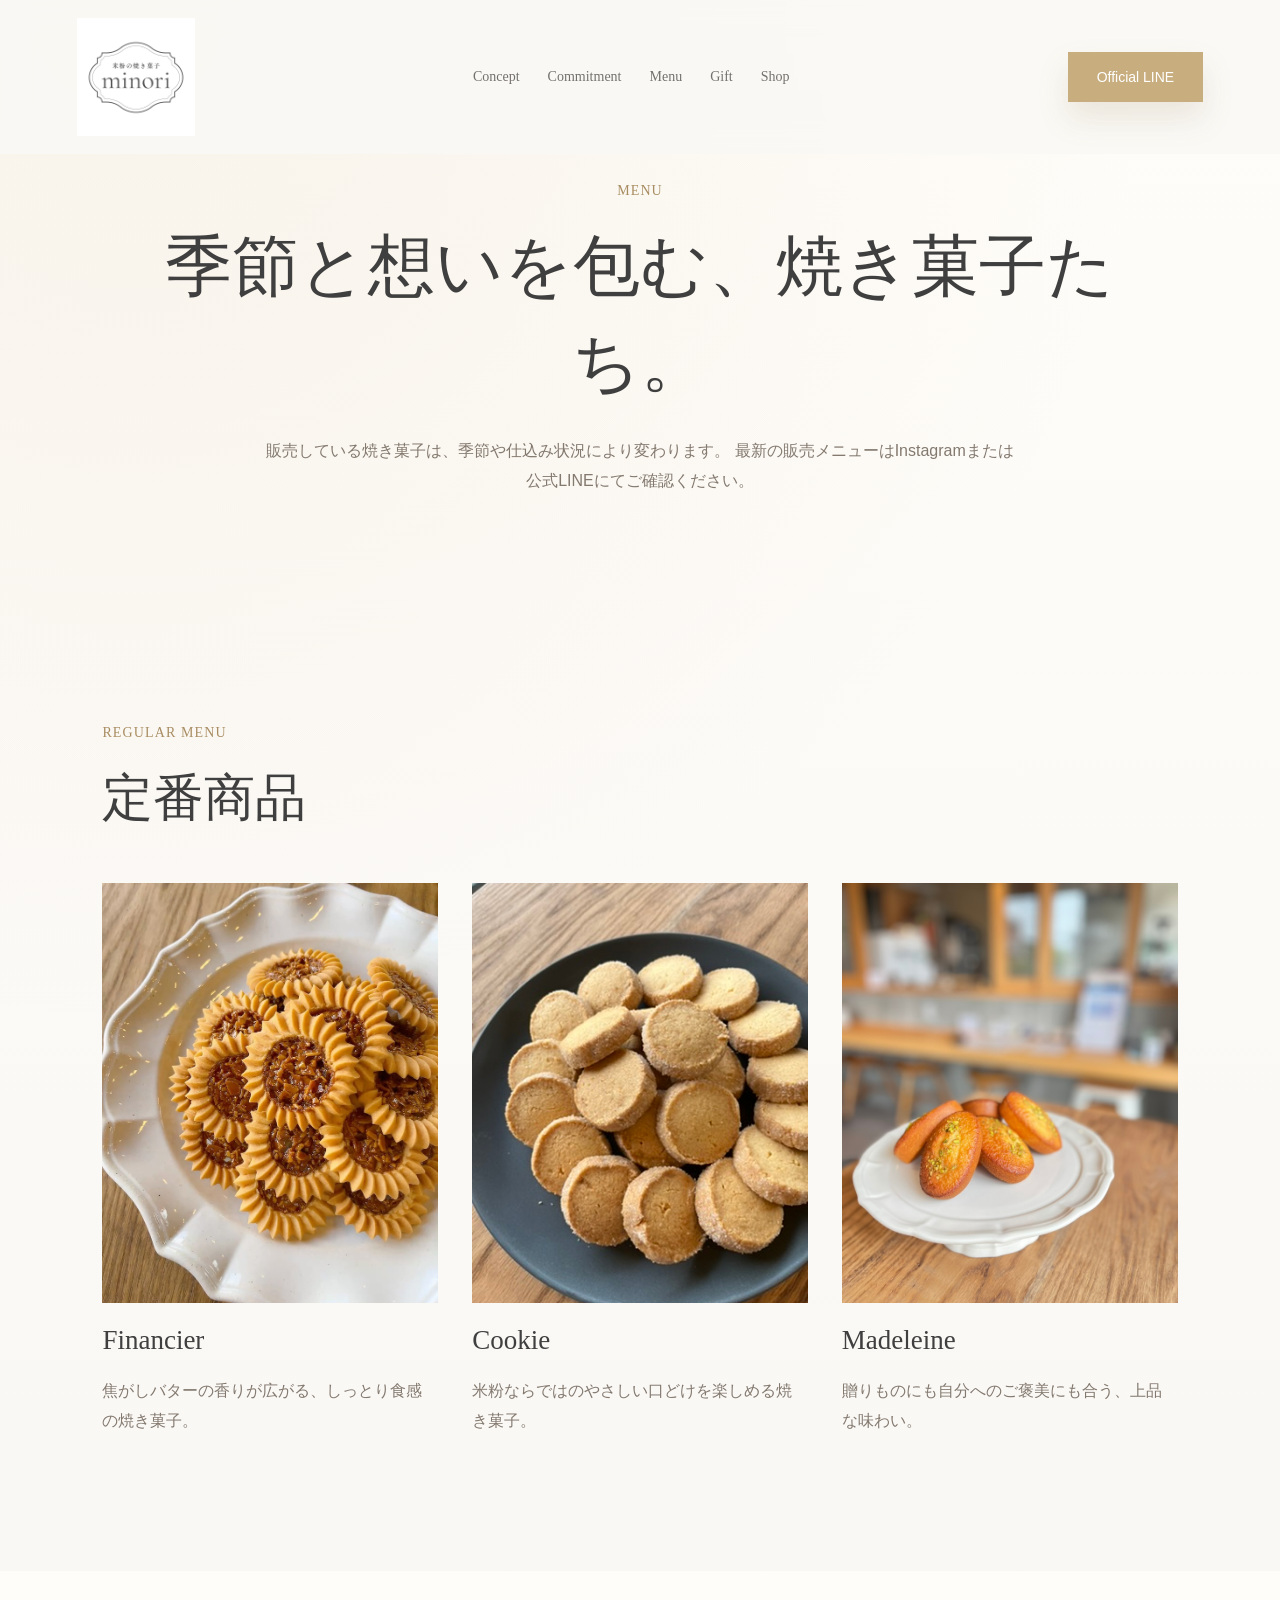
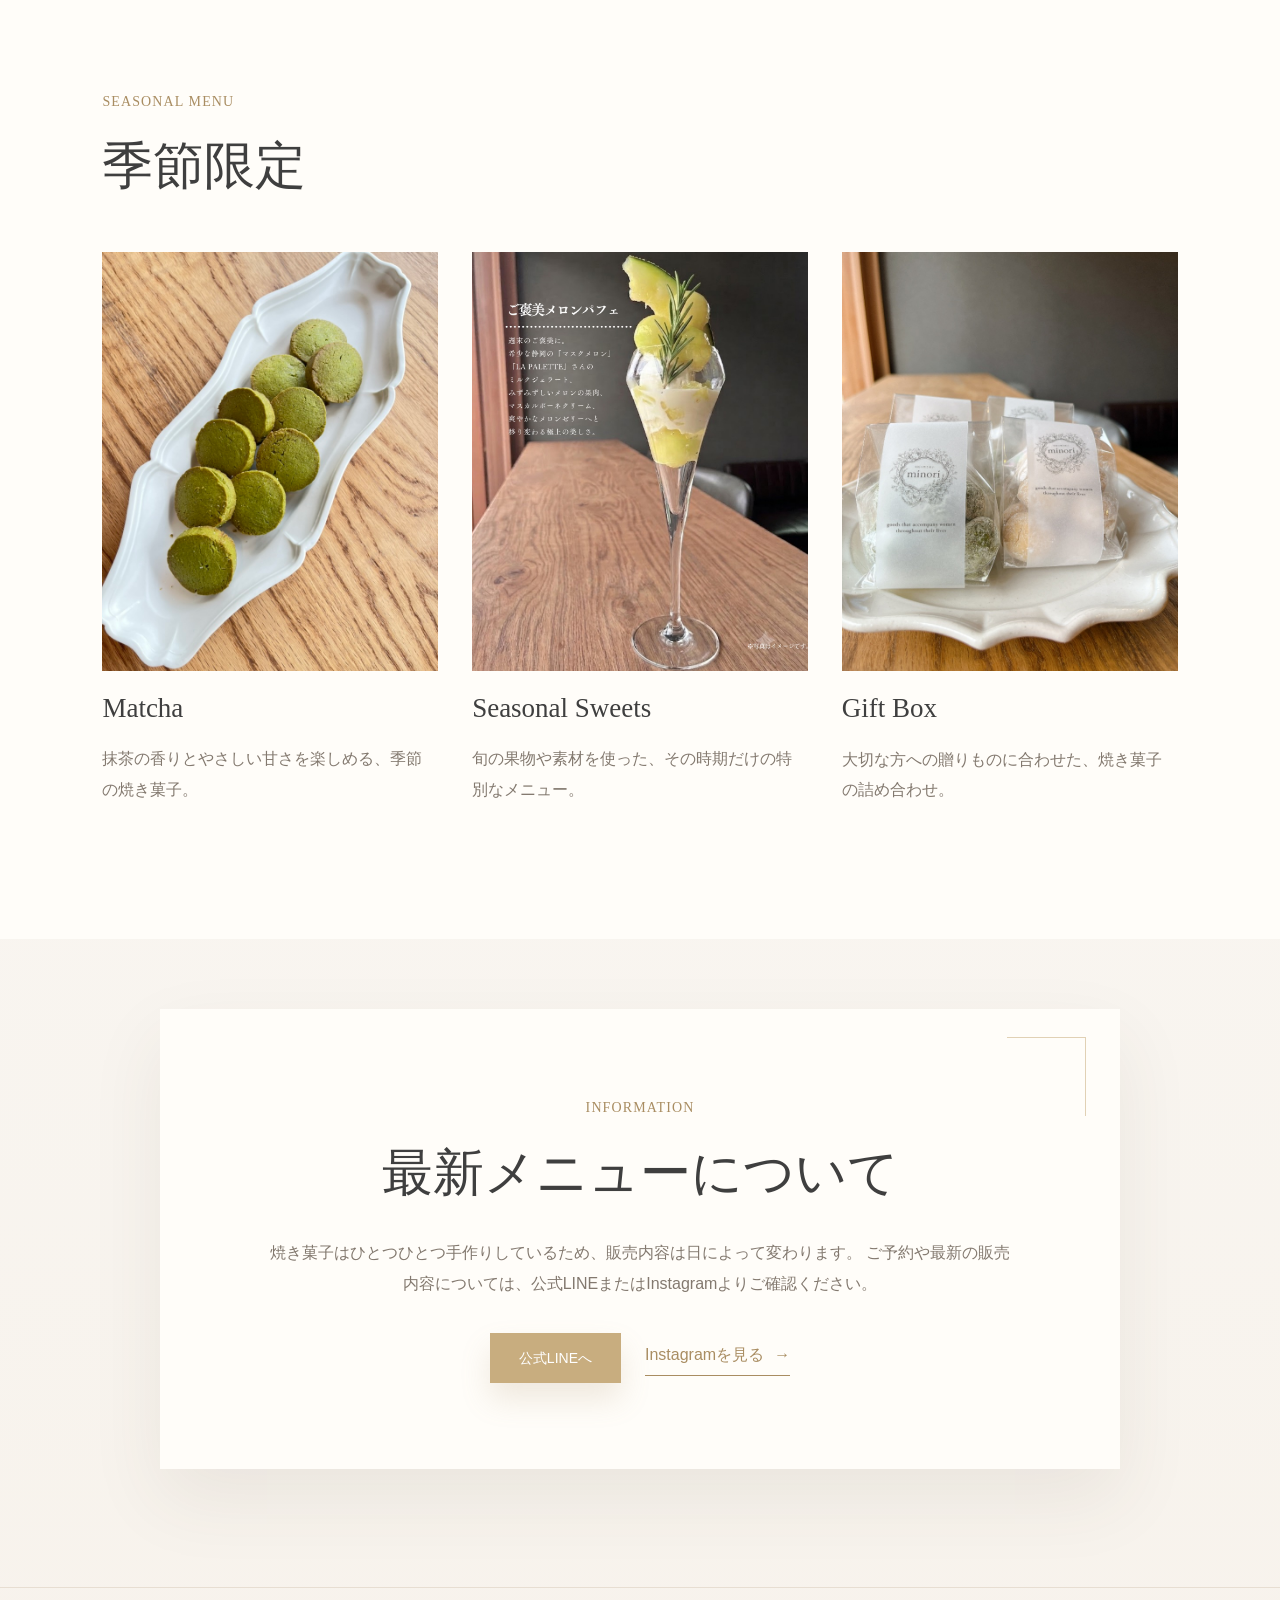
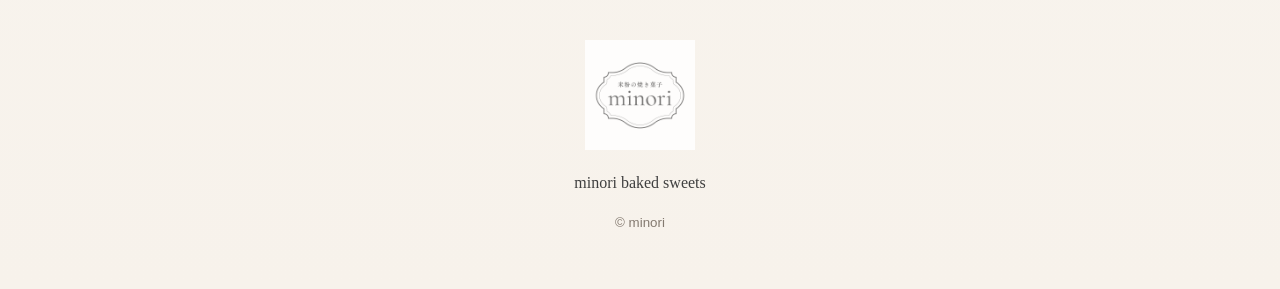
==== menu.html @ 26282c43 "Add files via upload" ====
<!DOCTYPE html>
<html lang="ja">
<head>
  <meta charset="UTF-8">
  <meta name="viewport" content="width=device-width, initial-scale=1.0">
  <title>Menu | minori 焼き菓子</title>
  <meta name="description" content="minoriの焼き菓子メニュー。定番商品、季節限定、ギフトをご紹介します。">
  <link rel="stylesheet" href="style.css">
</head>
<body>
  <header class="header">
    <a href="index.html" class="logo" aria-label="minori トップページ">
      <img src="image/5.png" alt="minori">
    </a>

    <button class="menu-toggle" type="button" aria-label="メニューを開く" aria-expanded="false">
      <span></span>
      <span></span>
    </button>

    <nav class="nav" aria-label="メインナビゲーション">
      <a href="index.html#concept">Concept</a>
      <a href="index.html#commitment">Commitment</a>
      <a href="menu.html">Menu</a>
      <a href="index.html#gift">Gift</a>
      <a href="index.html#shop">Shop</a>
      <a href="https://lin.ee/8O09nON" class="nav-line">Official LINE</a>
    </nav>

    <a href="https://lin.ee/8O09nON" class="line-btn">Official LINE</a>
  </header>

  <main>
    <section class="page-hero">
      <p class="section-label">Menu</p>
      <h1>季節と想いを包む、焼き菓子たち。</h1>
      <p>
        販売している焼き菓子は、季節や仕込み状況により変わります。
        最新の販売メニューはInstagramまたは公式LINEにてご確認ください。
      </p>
    </section>

    <section class="section">
      <div class="section-heading">
        <p class="section-label">Regular Menu</p>
        <h2>定番商品</h2>
      </div>

      <div class="menu-grid">
        <article class="menu-card">
          <img src="image/A9703D93-C857-466E-A6FC-12090D8DC847_1_105_c.jpeg" alt="フィナンシェ">
          <h3>Financier</h3>
          <p>焦がしバターの香りが広がる、しっとり食感の焼き菓子。</p>
        </article>
        <article class="menu-card">
          <img src="image/F17BEA97-D400-4132-8A27-83D7A607535A_4_5005_c.jpeg" alt="クッキー">
          <h3>Cookie</h3>
          <p>米粉ならではのやさしい口どけを楽しめる焼き菓子。</p>
        </article>
        <article class="menu-card">
          <img src="image/E7EE6F9D-3F87-4937-80F8-50AD09AC8380_1_105_c.jpeg" alt="マドレーヌ">
          <h3>Madeleine</h3>
          <p>贈りものにも自分へのご褒美にも合う、上品な味わい。</p>
        </article>
      </div>
    </section>

    <section class="section seasonal">
      <div class="section-heading">
        <p class="section-label">Seasonal Menu</p>
        <h2>季節限定</h2>
      </div>

      <div class="menu-grid">
        <article class="menu-card">
          <img src="image/087FD5FF-FFD7-451F-AE87-1F81F7FF85D5_1_105_c.jpeg" alt="抹茶の焼き菓子">
          <h3>Matcha</h3>
          <p>抹茶の香りとやさしい甘さを楽しめる、季節の焼き菓子。</p>
        </article>
        <article class="menu-card">
          <img src="image/6C54D730-237C-4313-AECF-F5CAEA49EE26_1_102_o.jpeg" alt="季節のスイーツ">
          <h3>Seasonal Sweets</h3>
          <p>旬の果物や素材を使った、その時期だけの特別なメニュー。</p>
        </article>
        <article class="menu-card">
          <img src="image/87985CFB-90EC-486C-8C89-8137D1C9EABB_1_105_c.jpeg" alt="ギフトセット">
          <h3>Gift Box</h3>
          <p>大切な方への贈りものに合わせた、焼き菓子の詰め合わせ。</p>
        </article>
      </div>
    </section>

    <section class="notice">
      <p class="section-label">Information</p>
      <h2>最新メニューについて</h2>
      <p>
        焼き菓子はひとつひとつ手作りしているため、販売内容は日によって変わります。
        ご予約や最新の販売内容については、公式LINEまたはInstagramよりご確認ください。
      </p>
      <div class="notice-links">
        <a href="https://lin.ee/8O09nON" class="primary-btn">公式LINEへ</a>
        <a href="https://www.instagram.com/minori_yakigashi.shizuoka" class="text-link" target="_blank" rel="noopener">Instagramを見る</a>
      </div>
    </section>
  </main>

  <footer class="footer">
    <img src="image/5.png" alt="minori">
    <p>minori baked sweets</p>
    <small>&copy; minori</small>
  </footer>
  <script src="script.js"></script>
</body>
</html>
---- style.css ----
:root {
  --bg: #faf8f5;
  --paper: #fffdf9;
  --white: #ffffff;
  --text: #3f3f3f;
  --muted: #83796f;
  --line: #e7ded2;
  --gold: #c8ad7f;
  --gold-dark: #a98d62;
  --gray: #74716d;
}

* {
  box-sizing: border-box;
}

html {
  scroll-behavior: smooth;
}

body {
  margin: 0;
  color: var(--text);
  background:
    radial-gradient(circle at 10% 0%, rgba(200, 173, 127, 0.12), transparent 28%),
    linear-gradient(180deg, #fffdf9 0%, var(--bg) 42%, #f7f2eb 100%);
  font-family: "Yu Gothic", "YuGothic", "Noto Sans JP", sans-serif;
  line-height: 1.9;
  overflow-x: hidden;
}

img {
  display: block;
  max-width: 100%;
}

a {
  color: inherit;
}

.header {
  position: fixed;
  top: 0;
  left: 0;
  z-index: 100;
  width: 100%;
  display: flex;
  align-items: center;
  justify-content: space-between;
  gap: 28px;
  padding: 18px 6vw;
  background: rgba(250, 248, 245, 0.86);
  backdrop-filter: blur(14px);
  transition: padding 0.35s ease, background 0.35s ease, box-shadow 0.35s ease;
}

.header.is-scrolled {
  padding-top: 12px;
  padding-bottom: 12px;
  background: rgba(255, 253, 249, 0.94);
  box-shadow: 0 12px 34px rgba(93, 77, 56, 0.08);
}

.logo img {
  width: 118px;
  transition: transform 0.35s ease, opacity 0.35s ease;
}

.logo:hover img {
  opacity: 0.78;
  transform: translateY(-1px);
}

.nav {
  display: flex;
  align-items: center;
  gap: 28px;
  color: var(--gray);
  font-family: Georgia, "Times New Roman", serif;
  font-size: 14px;
}

.nav a {
  position: relative;
  text-decoration: none;
}

.nav a::after {
  position: absolute;
  left: 0;
  bottom: -7px;
  width: 100%;
  height: 1px;
  background: var(--gold);
  content: "";
  transform: scaleX(0);
  transform-origin: right;
  transition: transform 0.35s ease;
}

.nav a:hover::after {
  transform: scaleX(1);
  transform-origin: left;
}

.nav-line {
  display: none;
}

.menu-toggle {
  display: none;
  width: 42px;
  height: 42px;
  padding: 0;
  border: 1px solid var(--line);
  border-radius: 50%;
  background: rgba(255, 253, 249, 0.92);
  cursor: pointer;
  position: relative;
  z-index: 130;
}

.menu-toggle span {
  position: absolute;
  left: 12px;
  width: 16px;
  height: 1px;
  background: var(--text);
  transition: transform 0.35s ease, top 0.35s ease;
}

.menu-toggle span:first-child {
  top: 16px;
}

.menu-toggle span:last-child {
  top: 24px;
}

.menu-toggle.is-open span:first-child {
  top: 20px;
  transform: rotate(38deg);
}

.menu-toggle.is-open span:last-child {
  top: 20px;
  transform: rotate(-38deg);
}

.line-btn,
.primary-btn {
  display: inline-flex;
  align-items: center;
  justify-content: center;
  min-height: 46px;
  padding: 11px 28px;
  border: 1px solid var(--gold);
  background: var(--gold);
  color: var(--white);
  font-size: 14px;
  text-decoration: none;
  box-shadow: 0 16px 30px rgba(169, 141, 98, 0.18);
  transition: background 0.35s ease, color 0.35s ease, box-shadow 0.35s ease, transform 0.35s ease;
}

.line-btn:hover,
.primary-btn:hover {
  background: transparent;
  color: var(--gold-dark);
  box-shadow: 0 10px 22px rgba(169, 141, 98, 0.08);
  transform: translateY(-2px);
}

.hero {
  min-height: 100vh;
  display: grid;
  grid-template-columns: minmax(0, 1.12fr) minmax(320px, 0.88fr);
  align-items: center;
  gap: 6vw;
  padding: 116px 6vw 76px;
}

.hero-image {
  position: relative;
}

.hero-slider {
  height: 78vh;
  min-height: 520px;
  overflow: hidden;
  box-shadow: 0 32px 60px rgba(79, 64, 47, 0.13);
  animation: heroImageIn 1.2s cubic-bezier(0.22, 1, 0.36, 1) both;
}

.hero-image img,
.hero-slide {
  width: 100%;
  height: 78vh;
  object-fit: cover;
}

.hero-slide {
  position: absolute;
  inset: 0;
  height: 100%;
  opacity: 0;
  transform: scale(1.045);
  transition: opacity 1.4s ease, transform 6.5s ease;
}

.hero-slide.is-active {
  opacity: 1;
  transform: scale(1);
}

.hero-dots {
  position: absolute;
  left: 28px;
  bottom: 26px;
  z-index: 2;
  display: flex;
  gap: 10px;
}

.hero-dot {
  width: 7px;
  height: 7px;
  border: 1px solid rgba(255, 255, 255, 0.92);
  border-radius: 50%;
  background: transparent;
  box-shadow: 0 2px 10px rgba(0, 0, 0, 0.18);
  transition: background 0.35s ease, transform 0.35s ease;
}

.hero-dot.is-active {
  background: rgba(255, 255, 255, 0.94);
  transform: scale(1.35);
}

.hero-copy {
  max-width: 520px;
  animation: heroTextIn 1.1s 0.18s cubic-bezier(0.22, 1, 0.36, 1) both;
}

.section-label {
  margin: 0 0 14px;
  color: var(--gold-dark);
  font-family: Georgia, "Times New Roman", serif;
  font-size: 14px;
  text-transform: uppercase;
  letter-spacing: 0.08em;
}

h1,
h2,
h3 {
  margin: 0;
  font-weight: 400;
  line-height: 1.45;
}

h1,
h2 {
  font-family: Georgia, "Times New Roman", serif;
}

h1 {
  margin-bottom: 24px;
  font-size: clamp(38px, 5.2vw, 70px);
}

h2 {
  margin-bottom: 28px;
  font-size: clamp(32px, 4vw, 52px);
}

h3 {
  margin: 18px 0 10px;
  font-family: Georgia, "Times New Roman", serif;
  font-size: 27px;
}

.section {
  padding: 118px 8vw;
}

.concept {
  max-width: 860px;
  margin: 0 auto;
  text-align: center;
}

.concept p:last-child {
  color: var(--muted);
}

.section-heading {
  max-width: 760px;
}

.commitment-grid,
.menu-grid {
  display: grid;
  grid-template-columns: repeat(3, minmax(0, 1fr));
  gap: 34px;
  margin-top: 48px;
}

.commitment-grid article {
  padding-top: 26px;
  border-top: 1px solid var(--line);
  transition: border-color 0.35s ease, transform 0.35s ease;
}

.commitment-grid article:hover {
  border-color: var(--gold);
  transform: translateY(-5px);
}

.commitment-grid span {
  color: var(--gold);
  font-family: Georgia, "Times New Roman", serif;
  font-size: 15px;
}

.commitment-grid p,
.menu-card p {
  color: var(--muted);
}

.menu-card img {
  width: 100%;
  aspect-ratio: 4 / 5;
  object-fit: cover;
  transition: transform 0.7s cubic-bezier(0.22, 1, 0.36, 1), filter 0.7s ease;
}

.menu-card {
  overflow: hidden;
}

.menu-card:hover img {
  filter: brightness(1.03);
  transform: scale(1.045);
}

.menu-card h3,
.menu-card p {
  position: relative;
  z-index: 1;
}

.button-area {
  margin-top: 44px;
  text-align: center;
}

.text-link {
  position: relative;
  display: inline-block;
  padding-bottom: 4px;
  border-bottom: 1px solid var(--gold-dark);
  color: var(--gold-dark);
  text-decoration: none;
  transition: color 0.35s ease;
}

.text-link::after {
  display: inline-block;
  margin-left: 10px;
  content: "→";
  transition: transform 0.35s ease;
}

.text-link:hover {
  color: var(--text);
}

.text-link:hover::after {
  transform: translateX(5px);
}

.split-section {
  display: grid;
  grid-template-columns: minmax(0, 1fr) minmax(320px, 0.9fr);
  align-items: center;
  gap: 7vw;
  padding: 118px 8vw;
  background: var(--paper);
}

.split-image img {
  width: 100%;
  aspect-ratio: 4 / 5;
  object-fit: cover;
  box-shadow: 0 26px 54px rgba(79, 64, 47, 0.11);
}

.split-copy p:not(.section-label) {
  color: var(--muted);
}

.shop {
  display: grid;
  grid-template-columns: minmax(0, 0.9fr) minmax(320px, 1.1fr);
  align-items: center;
  gap: 7vw;
}

.shop-photo img {
  width: 100%;
  aspect-ratio: 4 / 5;
  object-fit: cover;
  box-shadow: 0 26px 54px rgba(79, 64, 47, 0.11);
}

.shop dl {
  margin: 44px 0 0;
}

.shop dl div {
  display: grid;
  grid-template-columns: 150px 1fr;
  padding: 20px 0;
  border-bottom: 1px solid var(--line);
}

.shop dt {
  color: var(--gold-dark);
}

.shop dd {
  margin: 0;
  color: var(--muted);
}

.instagram {
  text-align: center;
}

.instagram > p:not(.section-label) {
  color: var(--muted);
}

.instagram-grid {
  display: grid;
  grid-template-columns: repeat(3, minmax(0, 1fr));
  gap: 18px;
  max-width: 900px;
  margin: 44px auto 34px;
}

.instagram-grid img {
  width: 100%;
  aspect-ratio: 1 / 1;
  object-fit: cover;
  transition: transform 0.55s ease, filter 0.55s ease;
}

.instagram-grid img:hover {
  filter: brightness(1.04);
  transform: translateY(-6px);
}

.cta,
.notice {
  max-width: 960px;
  margin: 70px auto 118px;
  padding: 86px 8vw;
  background: var(--paper);
  text-align: center;
  box-shadow: 0 30px 70px rgba(79, 64, 47, 0.08);
  position: relative;
  overflow: hidden;
}

.cta::before,
.notice::before {
  position: absolute;
  top: 28px;
  right: 34px;
  width: 78px;
  height: 78px;
  border-top: 1px solid rgba(200, 173, 127, 0.55);
  border-right: 1px solid rgba(200, 173, 127, 0.55);
  content: "";
}

.cta > *,
.notice > * {
  position: relative;
  z-index: 1;
}

.cta p:not(.section-label),
.notice p:not(.section-label) {
  color: var(--muted);
}

.page-hero {
  padding: 178px 8vw 90px;
  text-align: center;
}

.page-hero p:not(.section-label) {
  max-width: 760px;
  margin-right: auto;
  margin-left: auto;
  color: var(--muted);
}

.seasonal {
  background: var(--paper);
}

.notice-links {
  display: flex;
  align-items: center;
  justify-content: center;
  gap: 24px;
  margin-top: 34px;
}

.footer {
  padding: 52px 6vw;
  border-top: 1px solid var(--line);
  color: var(--muted);
  text-align: center;
}

.footer img {
  width: 110px;
  margin: 0 auto 18px;
  opacity: 0.82;
}

.footer p {
  margin: 0 0 8px;
  color: var(--text);
  font-family: Georgia, "Times New Roman", serif;
}

.reveal {
  opacity: 0;
  transform: translateY(34px);
  transition: opacity 0.85s ease, transform 0.85s cubic-bezier(0.22, 1, 0.36, 1);
}

.reveal.is-visible {
  opacity: 1;
  transform: translateY(0);
}

.reveal-delay-1 {
  transition-delay: 0.08s;
}

.reveal-delay-2 {
  transition-delay: 0.16s;
}

.reveal-delay-3 {
  transition-delay: 0.24s;
}

@keyframes heroImageIn {
  from {
    opacity: 0;
    transform: scale(1.04) translateY(18px);
  }
  to {
    opacity: 1;
    transform: scale(1) translateY(0);
  }
}

@keyframes heroTextIn {
  from {
    opacity: 0;
    transform: translateY(26px);
  }
  to {
    opacity: 1;
    transform: translateY(0);
  }
}

@media (prefers-reduced-motion: reduce) {
  *,
  *::before,
  *::after {
    animation-duration: 0.01ms !important;
    scroll-behavior: auto !important;
    transition-duration: 0.01ms !important;
  }
}

@media (max-width: 900px) {
  .header {
    padding: 14px 5vw;
    gap: 12px;
  }

  .header.is-scrolled {
    padding-top: 10px;
    padding-bottom: 10px;
  }

  .logo img {
    width: 96px;
  }

  .menu-toggle {
    display: block;
    margin-left: auto;
  }

  .nav {
    position: fixed;
    top: 0;
    right: 0;
    z-index: 120;
    width: min(78vw, 340px);
    height: 100vh;
    display: flex;
    flex-direction: column;
    align-items: flex-start;
    gap: 22px;
    padding: 104px 34px 34px;
    background: rgba(255, 253, 249, 0.97);
    box-shadow: -24px 0 70px rgba(79, 64, 47, 0.12);
    color: var(--text);
    font-size: 18px;
    transform: translateX(105%);
    transition: transform 0.42s cubic-bezier(0.22, 1, 0.36, 1);
  }

  .nav.is-open {
    transform: translateX(0);
  }

  .nav a::after {
    bottom: -5px;
  }

  .nav-line {
    display: inline-flex;
    margin-top: 10px;
    padding: 10px 18px;
    border: 1px solid var(--gold);
    background: var(--gold);
    color: var(--white);
  }

  .line-btn {
    display: none;
  }

  .hero,
  .split-section,
  .shop {
    grid-template-columns: 1fr;
  }

  .hero {
    min-height: auto;
    padding: 96px 6vw 70px;
  }

  .hero-slider,
  .hero-image img {
    height: 58vh;
  }

  .hero-slider {
    min-height: 420px;
  }

  .section,
  .split-section {
    padding: 86px 6vw;
  }

  .commitment-grid,
  .menu-grid,
  .instagram-grid {
    grid-template-columns: 1fr;
  }

  .shop dl div {
    grid-template-columns: 1fr;
    gap: 4px;
  }

  .notice-links {
    flex-direction: column;
  }

  .cta,
  .notice {
    margin: 46px 6vw 86px;
    padding: 66px 6vw;
  }
}
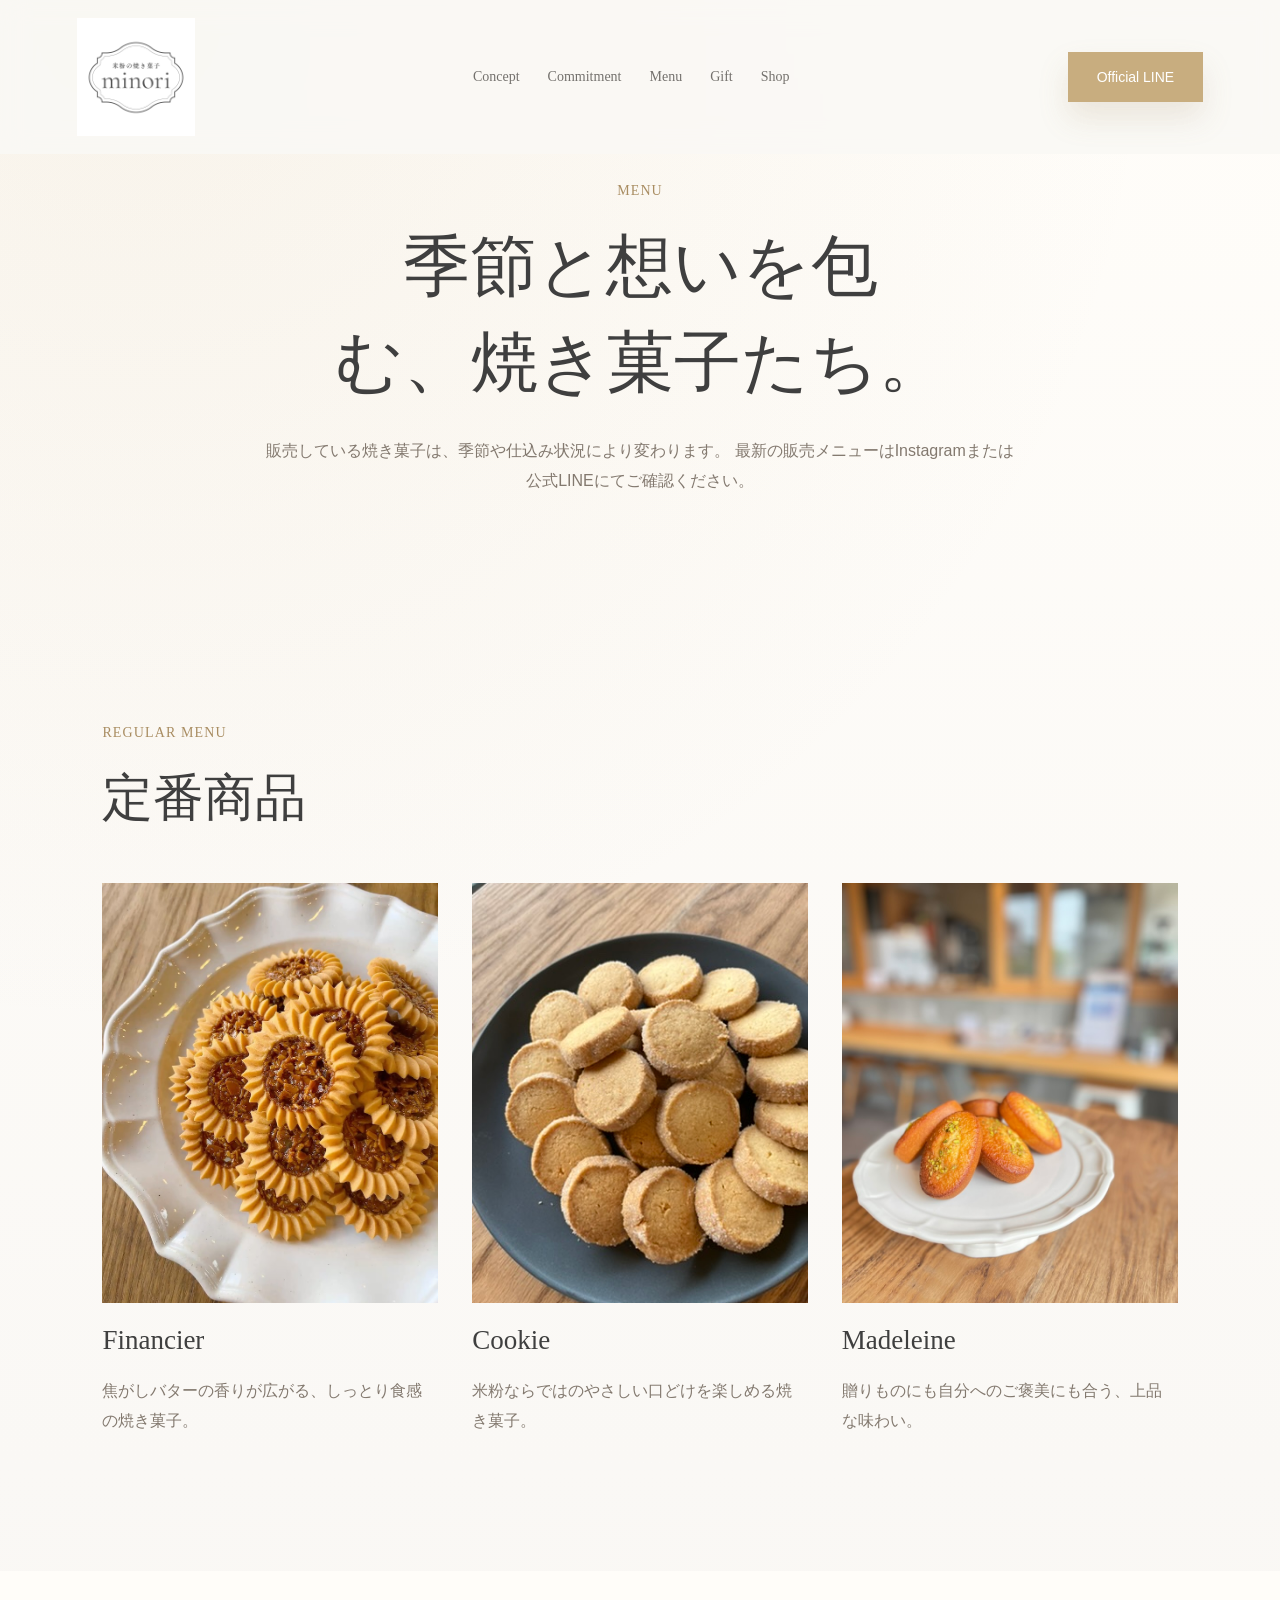
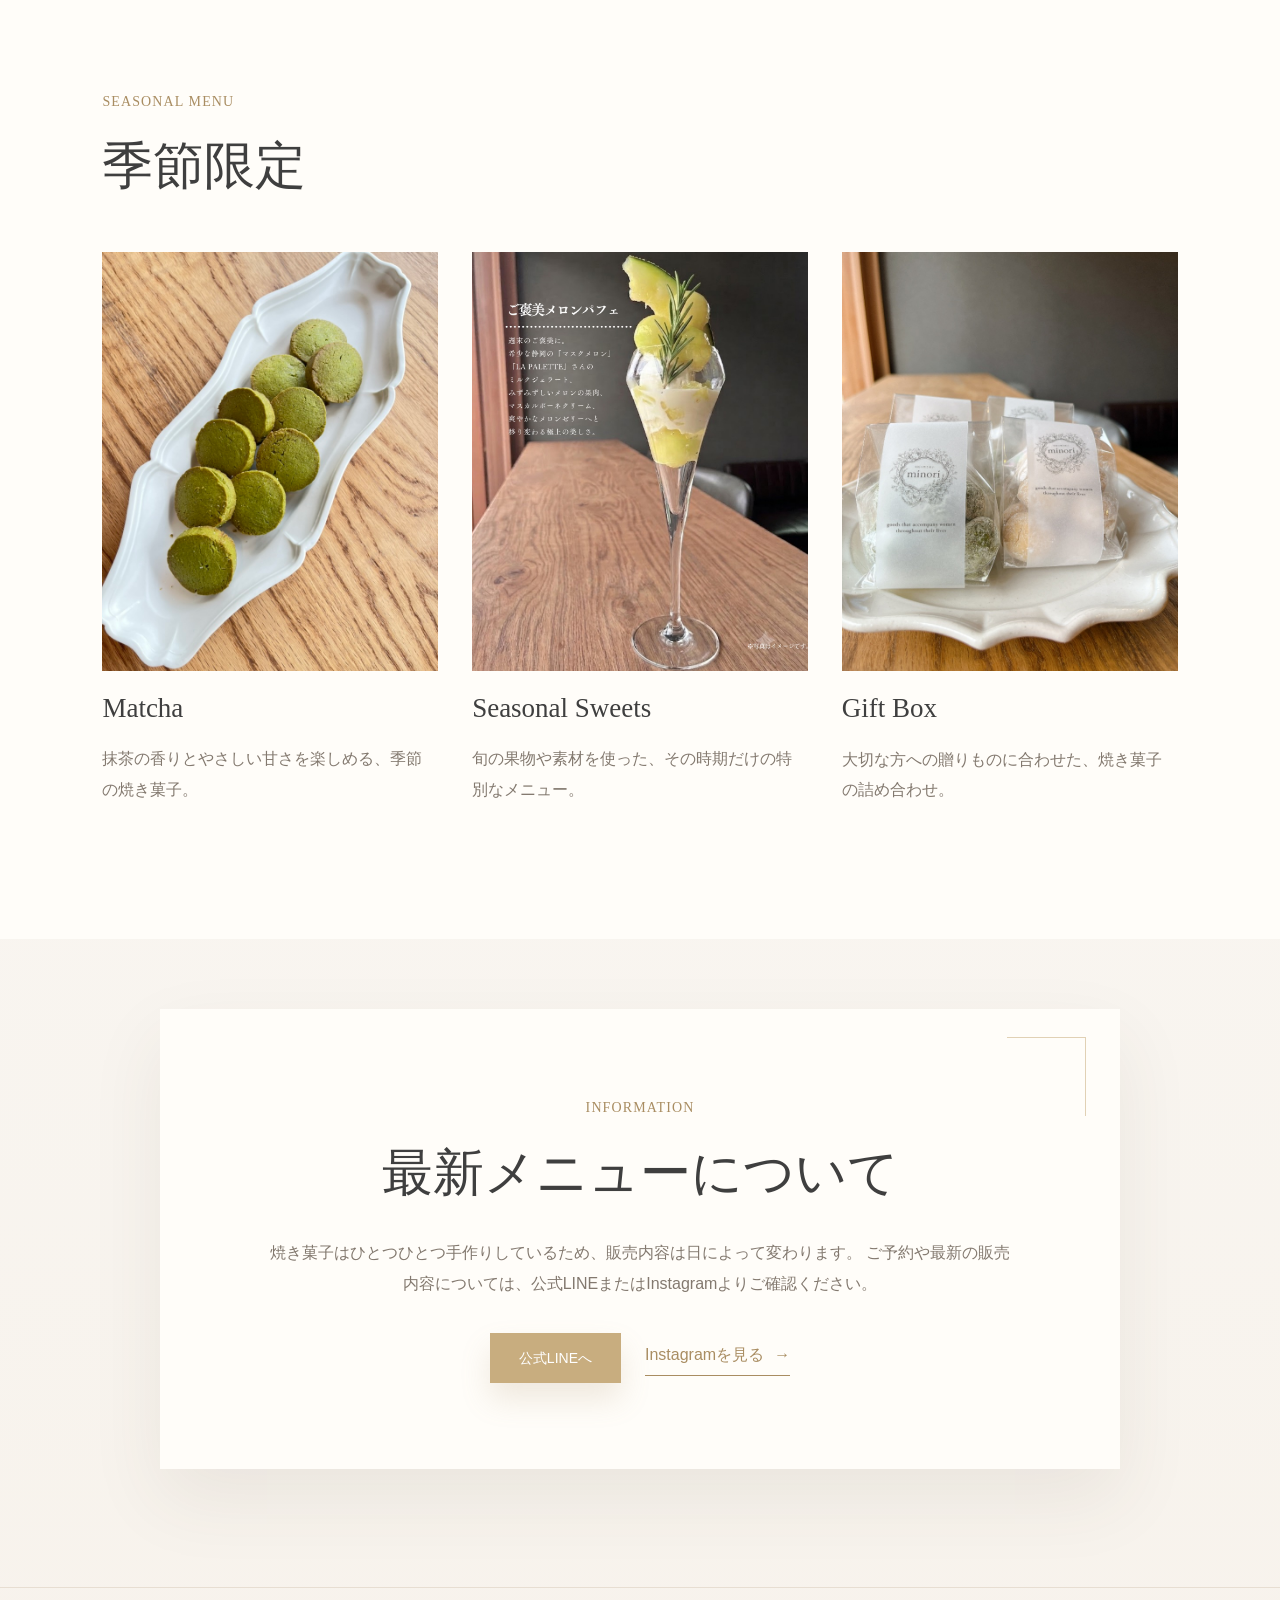
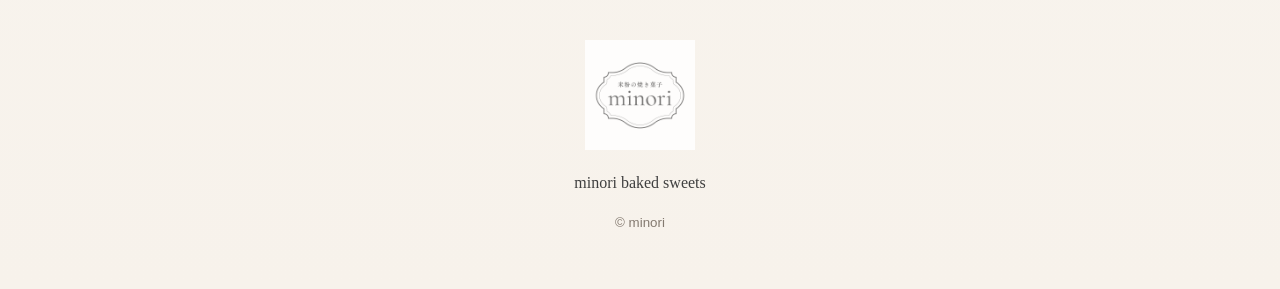
==== commit ba76a6fb: "Add files via upload" ====
--- a/menu.html
+++ b/menu.html
@@ -5,7 +5,7 @@
   <meta name="viewport" content="width=device-width, initial-scale=1.0">
   <title>Menu | minori 焼き菓子</title>
   <meta name="description" content="minoriの焼き菓子メニュー。定番商品、季節限定、ギフトをご紹介します。">
-  <link rel="stylesheet" href="style.css">
+  <link rel="stylesheet" href="style.css?v=20260711-3">
 </head>
 <body>
   <header class="header">
@@ -109,6 +109,6 @@
     <p>minori baked sweets</p>
     <small>&copy; minori</small>
   </footer>
-  <script src="script.js"></script>
+  <script src="script.js?v=20260711-3"></script>
 </body>
 </html>
--- a/style.css
+++ b/style.css
@@ -26,6 +26,7 @@
     linear-gradient(180deg, #fffdf9 0%, var(--bg) 42%, #f7f2eb 100%);
   font-family: "Yu Gothic", "YuGothic", "Noto Sans JP", sans-serif;
   line-height: 1.9;
+  line-break: strict;
   overflow-x: hidden;
 }
 
@@ -257,6 +258,7 @@
   margin: 0;
   font-weight: 400;
   line-height: 1.45;
+  text-wrap: balance;
 }
 
 h1,
@@ -278,6 +280,18 @@
   margin: 18px 0 10px;
   font-family: Georgia, "Times New Roman", serif;
   font-size: 27px;
+}
+
+p {
+  text-wrap: pretty;
+}
+
+.hero-copy h1 span {
+  display: block;
+}
+
+.hero-copy p {
+  max-width: 23em;
 }
 
 .section {
@@ -667,6 +681,18 @@
     padding: 96px 6vw 70px;
   }
 
+  .hero-copy h1 span {
+    display: inline;
+  }
+
+  h1 {
+    font-size: clamp(34px, 10vw, 48px);
+  }
+
+  h2 {
+    font-size: clamp(29px, 8vw, 42px);
+  }
+
   .hero-slider,
   .hero-image img {
     height: 58vh;
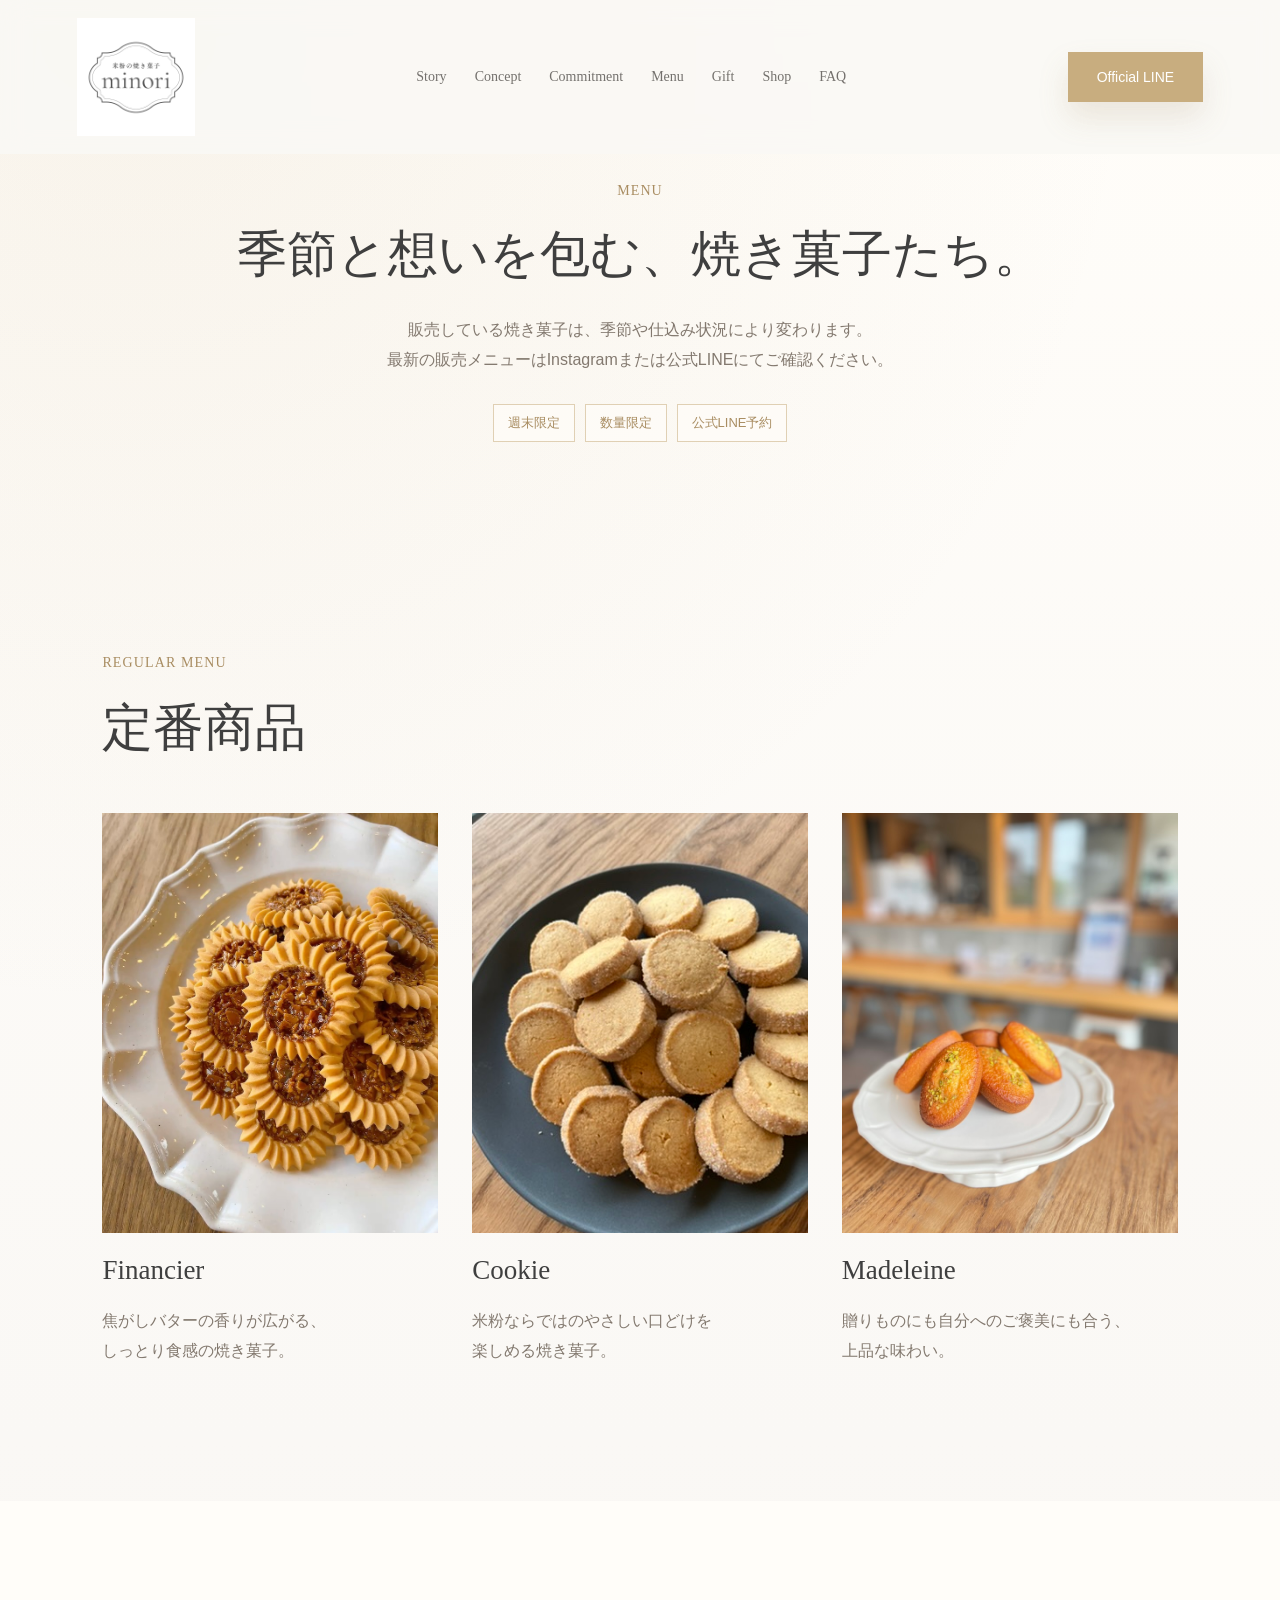
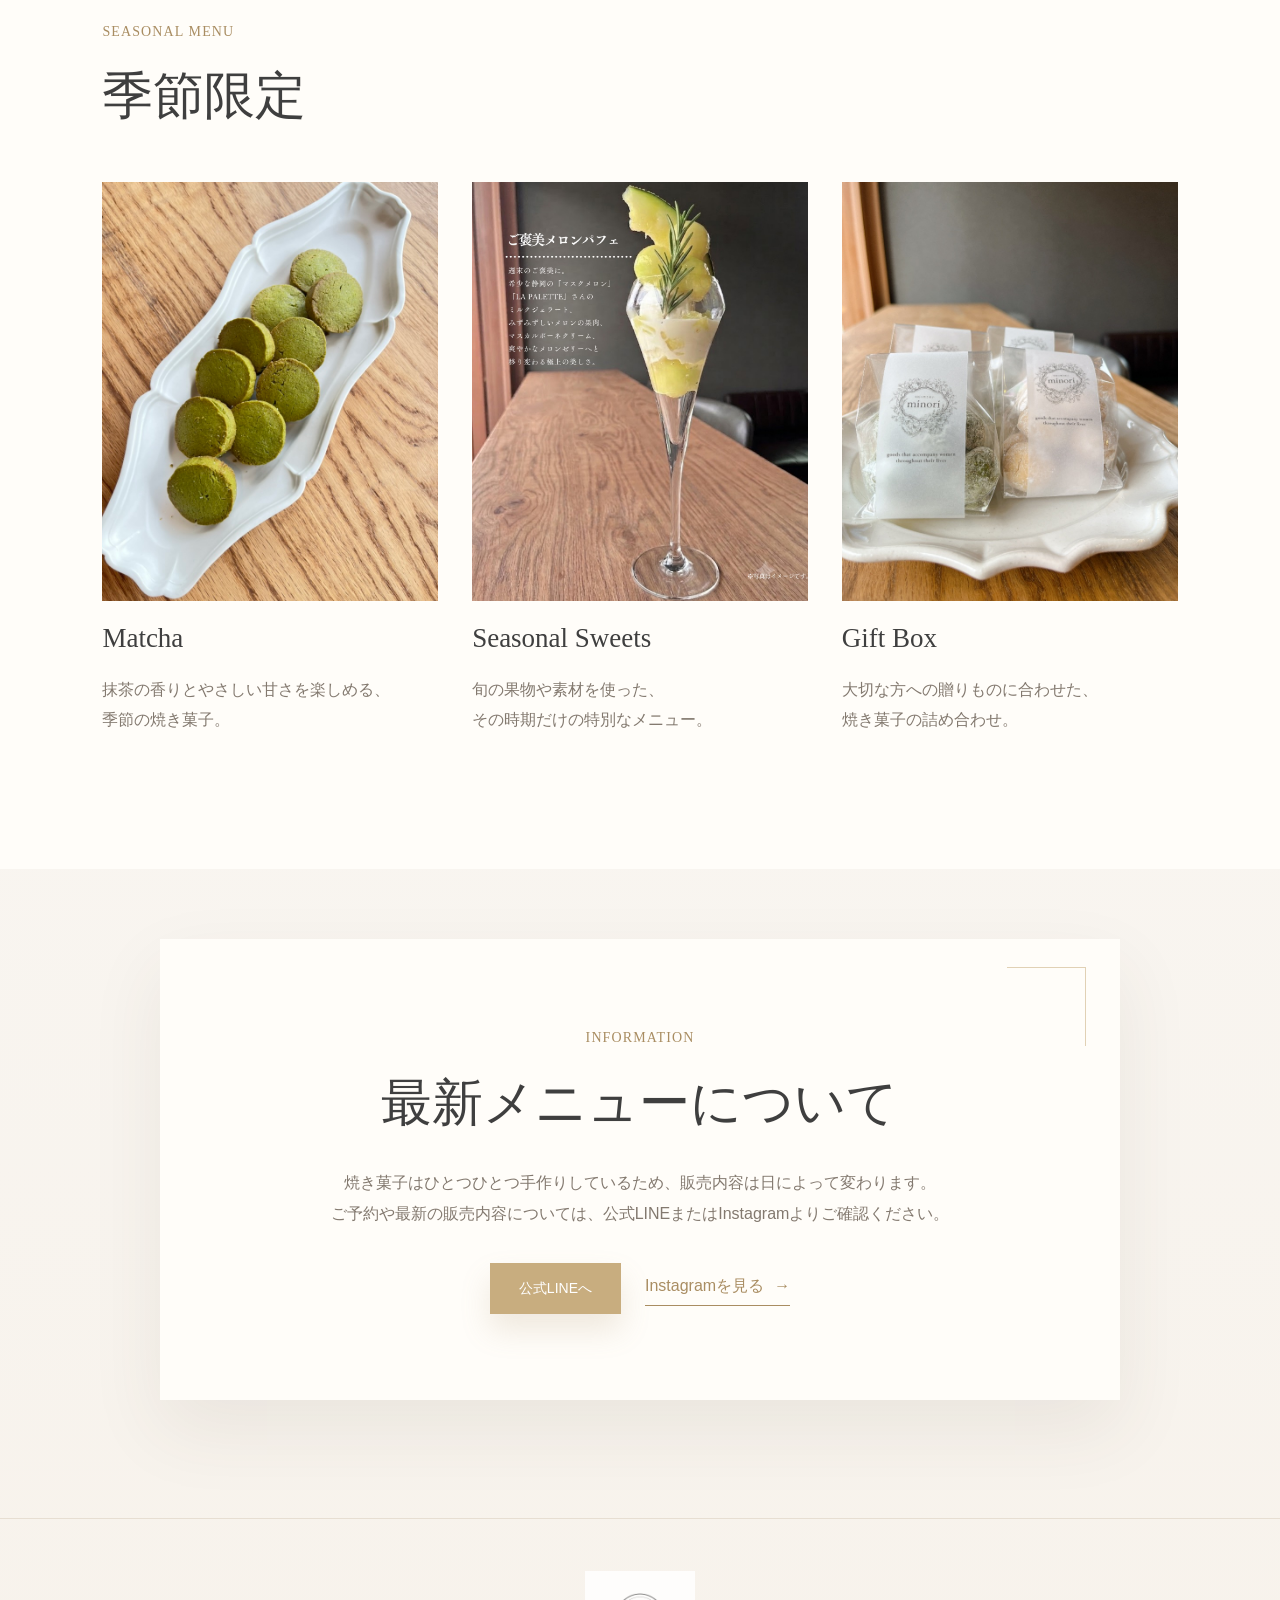
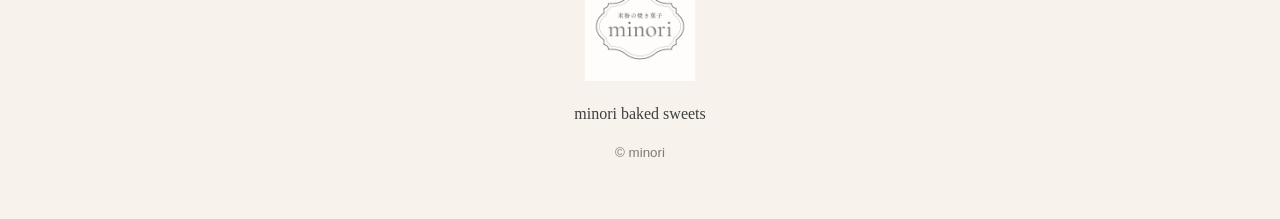
==== commit 0bb3a722: "Add files via upload" ====
--- a/menu.html
+++ b/menu.html
@@ -5,7 +5,7 @@
   <meta name="viewport" content="width=device-width, initial-scale=1.0">
   <title>Menu | minori 焼き菓子</title>
   <meta name="description" content="minoriの焼き菓子メニュー。定番商品、季節限定、ギフトをご紹介します。">
-  <link rel="stylesheet" href="style.css?v=20260711-3">
+  <link rel="stylesheet" href="style.css?v=20260718-23">
 </head>
 <body>
   <header class="header">
@@ -19,11 +19,13 @@
     </button>
 
     <nav class="nav" aria-label="メインナビゲーション">
+      <a href="index.html#story">Story</a>
       <a href="index.html#concept">Concept</a>
       <a href="index.html#commitment">Commitment</a>
       <a href="menu.html">Menu</a>
       <a href="index.html#gift">Gift</a>
       <a href="index.html#shop">Shop</a>
+      <a href="index.html#faq">FAQ</a>
       <a href="https://lin.ee/8O09nON" class="nav-line">Official LINE</a>
     </nav>
 
@@ -35,9 +37,14 @@
       <p class="section-label">Menu</p>
       <h1>季節と想いを包む、焼き菓子たち。</h1>
       <p>
-        販売している焼き菓子は、季節や仕込み状況により変わります。
-        最新の販売メニューはInstagramまたは公式LINEにてご確認ください。
+        <span class="text-line">販売している焼き菓子は、季節や仕込み状況により変わります。</span>
+        <span class="text-line">最新の販売メニューはInstagramまたは公式LINEにてご確認ください。</span>
       </p>
+      <div class="limited-badges page-badges">
+        <span>週末限定</span>
+        <span>数量限定</span>
+        <span>公式LINE予約</span>
+      </div>
     </section>
 
     <section class="section">
@@ -50,17 +57,26 @@
         <article class="menu-card">
           <img src="image/A9703D93-C857-466E-A6FC-12090D8DC847_1_105_c.jpeg" alt="フィナンシェ">
           <h3>Financier</h3>
-          <p>焦がしバターの香りが広がる、しっとり食感の焼き菓子。</p>
+          <p>
+            <span class="text-line">焦がしバターの香りが広がる、</span>
+            <span class="text-line">しっとり食感の焼き菓子。</span>
+          </p>
         </article>
         <article class="menu-card">
           <img src="image/F17BEA97-D400-4132-8A27-83D7A607535A_4_5005_c.jpeg" alt="クッキー">
           <h3>Cookie</h3>
-          <p>米粉ならではのやさしい口どけを楽しめる焼き菓子。</p>
+          <p>
+            <span class="text-line">米粉ならではのやさしい口どけを</span>
+            <span class="text-line">楽しめる焼き菓子。</span>
+          </p>
         </article>
         <article class="menu-card">
           <img src="image/E7EE6F9D-3F87-4937-80F8-50AD09AC8380_1_105_c.jpeg" alt="マドレーヌ">
           <h3>Madeleine</h3>
-          <p>贈りものにも自分へのご褒美にも合う、上品な味わい。</p>
+          <p>
+            <span class="text-line">贈りものにも自分へのご褒美にも合う、</span>
+            <span class="text-line">上品な味わい。</span>
+          </p>
         </article>
       </div>
     </section>
@@ -75,17 +91,26 @@
         <article class="menu-card">
           <img src="image/087FD5FF-FFD7-451F-AE87-1F81F7FF85D5_1_105_c.jpeg" alt="抹茶の焼き菓子">
           <h3>Matcha</h3>
-          <p>抹茶の香りとやさしい甘さを楽しめる、季節の焼き菓子。</p>
+          <p>
+            <span class="text-line">抹茶の香りとやさしい甘さを楽しめる、</span>
+            <span class="text-line">季節の焼き菓子。</span>
+          </p>
         </article>
         <article class="menu-card">
           <img src="image/6C54D730-237C-4313-AECF-F5CAEA49EE26_1_102_o.jpeg" alt="季節のスイーツ">
           <h3>Seasonal Sweets</h3>
-          <p>旬の果物や素材を使った、その時期だけの特別なメニュー。</p>
+          <p>
+            <span class="text-line">旬の果物や素材を使った、</span>
+            <span class="text-line">その時期だけの特別なメニュー。</span>
+          </p>
         </article>
         <article class="menu-card">
           <img src="image/87985CFB-90EC-486C-8C89-8137D1C9EABB_1_105_c.jpeg" alt="ギフトセット">
           <h3>Gift Box</h3>
-          <p>大切な方への贈りものに合わせた、焼き菓子の詰め合わせ。</p>
+          <p>
+            <span class="text-line">大切な方への贈りものに合わせた、</span>
+            <span class="text-line">焼き菓子の詰め合わせ。</span>
+          </p>
         </article>
       </div>
     </section>
@@ -94,8 +119,8 @@
       <p class="section-label">Information</p>
       <h2>最新メニューについて</h2>
       <p>
-        焼き菓子はひとつひとつ手作りしているため、販売内容は日によって変わります。
-        ご予約や最新の販売内容については、公式LINEまたはInstagramよりご確認ください。
+        <span class="text-line">焼き菓子はひとつひとつ手作りしているため、販売内容は日によって変わります。</span>
+        <span class="text-line">ご予約や最新の販売内容については、公式LINEまたはInstagramよりご確認ください。</span>
       </p>
       <div class="notice-links">
         <a href="https://lin.ee/8O09nON" class="primary-btn">公式LINEへ</a>
@@ -109,6 +134,6 @@
     <p>minori baked sweets</p>
     <small>&copy; minori</small>
   </footer>
-  <script src="script.js?v=20260711-3"></script>
+  <script src="script.js?v=20260718-23"></script>
 </body>
 </html>
--- a/style.css
+++ b/style.css
@@ -258,7 +258,7 @@
   margin: 0;
   font-weight: 400;
   line-height: 1.45;
-  text-wrap: balance;
+  word-break: auto-phrase;
 }
 
 h1,
@@ -268,7 +268,7 @@
 
 h1 {
   margin-bottom: 24px;
-  font-size: clamp(38px, 5.2vw, 70px);
+  font-size: clamp(34px, 3.9vw, 52px);
 }
 
 h2 {
@@ -288,14 +288,80 @@
 
 .hero-copy h1 span {
   display: block;
+  white-space: nowrap;
+}
+
+.concept h2 span {
+  display: block;
 }
 
 .hero-copy p {
-  max-width: 23em;
+  max-width: 26em;
+}
+
+.hero-tags,
+.limited-badges,
+.gift-list {
+  display: flex;
+  flex-wrap: wrap;
+  gap: 10px;
+  margin: 24px 0 28px;
+}
+
+.hero-tags span,
+.limited-badges span,
+.gift-list span {
+  display: inline-flex;
+  align-items: center;
+  min-height: 34px;
+  padding: 6px 14px;
+  border: 1px solid rgba(200, 173, 127, 0.55);
+  background: rgba(255, 253, 249, 0.74);
+  color: var(--gold-dark);
+  font-size: 13px;
 }
 
 .section {
   padding: 118px 8vw;
+}
+
+.brand-story {
+  padding-top: 96px;
+  padding-bottom: 96px;
+}
+
+.story-inner {
+  max-width: 920px;
+  margin: 0 auto;
+  padding: 78px 8vw;
+  background: rgba(255, 253, 249, 0.86);
+  box-shadow: 0 26px 70px rgba(79, 64, 47, 0.08);
+  text-align: center;
+}
+
+.story-inner p:not(.section-label) {
+  max-width: 700px;
+  margin-right: auto;
+  margin-left: auto;
+  color: var(--muted);
+}
+
+.story-inner h2,
+.concept h2,
+.section-heading h2,
+.split-copy h2,
+.cta h2,
+.notice h2 {
+  max-width: 12em;
+}
+
+.story-inner h2,
+.concept h2,
+.instagram h2,
+.cta h2,
+.notice h2 {
+  margin-right: auto;
+  margin-left: auto;
 }
 
 .concept {
@@ -310,6 +376,11 @@
 
 .section-heading {
   max-width: 760px;
+}
+
+.section-heading p:not(.section-label) {
+  max-width: 34em;
+  color: var(--muted);
 }
 
 .commitment-grid,
@@ -331,15 +402,36 @@
   transform: translateY(-5px);
 }
 
-.commitment-grid span {
+.commitment-grid span:not(.commitment-icon) {
   color: var(--gold);
   font-family: Georgia, "Times New Roman", serif;
   font-size: 15px;
 }
 
+.commitment-icon {
+  display: inline-flex;
+  align-items: center;
+  justify-content: center;
+  width: 52px;
+  height: 52px;
+  margin-bottom: 18px;
+  border: 1px solid rgba(200, 173, 127, 0.5);
+  border-radius: 50%;
+  background: var(--paper);
+  font-size: 23px;
+}
+
 .commitment-grid p,
 .menu-card p {
   color: var(--muted);
+}
+
+.commitment-grid p {
+  line-height: 1.85;
+}
+
+.text-line {
+  display: block;
 }
 
 .menu-card img {
@@ -362,6 +454,58 @@
 .menu-card p {
   position: relative;
   z-index: 1;
+}
+
+.material-feature {
+  display: grid;
+  grid-template-columns: minmax(0, 0.95fr) minmax(320px, 1.05fr);
+  align-items: center;
+  gap: 6vw;
+  margin-top: 74px;
+  padding: 44px;
+  background: var(--paper);
+}
+
+.material-feature img {
+  width: 100%;
+  aspect-ratio: 4 / 3;
+  object-fit: cover;
+}
+
+.material-feature p:not(.section-label) {
+  color: var(--muted);
+}
+
+.limited-section {
+  margin: 20px 6vw 90px;
+  padding: 82px 8vw;
+  background:
+    linear-gradient(rgba(255, 253, 249, 0.82), rgba(255, 253, 249, 0.82)),
+    url("image/001EDBB1-DEEF-41C0-B6F7-577C7AD47260_4_5005_c.jpeg") center / cover;
+  text-align: center;
+}
+
+.limited-section p {
+  max-width: 680px;
+  margin-right: auto;
+  margin-left: auto;
+  color: var(--muted);
+}
+
+.menu-card p,
+.commitment-grid p,
+.access-grid p,
+.faq-list p {
+  max-width: 31em;
+}
+
+.limited-badges {
+  justify-content: center;
+}
+
+.page-badges {
+  margin-top: 28px;
+  margin-bottom: 0;
 }
 
 .button-area {
@@ -411,7 +555,12 @@
 }
 
 .split-copy p:not(.section-label) {
-  color: var(--muted);
+  max-width: 30em;
+  color: var(--muted);
+}
+
+.gift-list {
+  margin-top: 26px;
 }
 
 .shop {
@@ -448,11 +597,123 @@
   color: var(--muted);
 }
 
+.access-section {
+  background: var(--paper);
+}
+
+.access-grid {
+  display: grid;
+  grid-template-columns: minmax(0, 1fr) minmax(320px, 0.9fr);
+  gap: 34px;
+  margin-top: 48px;
+}
+
+.access-grid article {
+  background: var(--bg);
+}
+
+.access-grid img {
+  width: 100%;
+  aspect-ratio: 4 / 3;
+  object-fit: cover;
+}
+
+.access-grid h3,
+.access-grid p {
+  padding-right: 28px;
+  padding-left: 28px;
+}
+
+.access-grid h3 {
+  padding-top: 24px;
+}
+
+.access-grid p {
+  padding-bottom: 30px;
+  color: var(--muted);
+}
+
+.map-card {
+  min-height: 100%;
+  padding: 42px;
+  border: 1px solid var(--line);
+}
+
+.map-card h3,
+.map-card p {
+  padding: 0;
+}
+
+.map-embed {
+  margin-top: 24px;
+  overflow: hidden;
+  background: var(--white);
+  aspect-ratio: 4 / 3;
+}
+
+.map-embed iframe {
+  width: 100%;
+  height: 100%;
+  border: 0;
+  display: block;
+}
+
+.faq-list {
+  max-width: 900px;
+  margin-top: 42px;
+}
+
+.faq-list details {
+  border-top: 1px solid var(--line);
+}
+
+.faq-list details:last-child {
+  border-bottom: 1px solid var(--line);
+}
+
+.faq-list summary {
+  cursor: pointer;
+  padding: 24px 0;
+  color: var(--text);
+  font-size: 18px;
+  list-style: none;
+}
+
+.faq-list summary::-webkit-details-marker {
+  display: none;
+}
+
+.faq-list summary::after {
+  float: right;
+  color: var(--gold-dark);
+  content: "+";
+}
+
+.faq-list details[open] summary::after {
+  content: "-";
+}
+
+.faq-list p {
+  margin: 0;
+  padding: 0 0 24px;
+  color: var(--muted);
+  max-width: none;
+}
+
+@media (min-width: 901px) {
+  .faq-list .text-line {
+    white-space: nowrap;
+  }
+}
+
 .instagram {
   text-align: center;
 }
 
 .instagram > p:not(.section-label) {
+  max-width: 31em;
+  margin-right: auto;
+  margin-left: auto;
   color: var(--muted);
 }
 
@@ -508,7 +769,20 @@
 
 .cta p:not(.section-label),
 .notice p:not(.section-label) {
-  color: var(--muted);
+  max-width: 34em;
+  margin-right: auto;
+  margin-left: auto;
+  color: var(--muted);
+}
+
+.notice p:not(.section-label) {
+  max-width: none;
+}
+
+@media (min-width: 901px) {
+  .notice .text-line {
+    white-space: nowrap;
+  }
 }
 
 .page-hero {
@@ -682,15 +956,40 @@
   }
 
   .hero-copy h1 span {
-    display: inline;
+    display: block;
+    white-space: nowrap;
   }
 
   h1 {
-    font-size: clamp(34px, 10vw, 48px);
+    font-size: clamp(26px, 6.8vw, 34px);
+    line-height: 1.38;
   }
 
   h2 {
-    font-size: clamp(29px, 8vw, 42px);
+    font-size: clamp(27px, 7vw, 38px);
+    line-height: 1.5;
+  }
+
+  h3 {
+    font-size: 24px;
+    line-height: 1.5;
+  }
+
+  .hero-copy {
+    max-width: 100%;
+  }
+
+  .hero-copy p {
+    max-width: 21em;
+  }
+
+  .story-inner h2,
+  .concept h2,
+  .section-heading h2,
+  .split-copy h2,
+  .cta h2,
+  .notice h2 {
+    max-width: 11em;
   }
 
   .hero-slider,
@@ -709,8 +1008,22 @@
 
   .commitment-grid,
   .menu-grid,
+  .material-feature,
+  .access-grid,
   .instagram-grid {
     grid-template-columns: 1fr;
+  }
+
+  .story-inner,
+  .material-feature,
+  .map-card {
+    padding: 40px 6vw;
+  }
+
+  .limited-section {
+    margin-right: 0;
+    margin-left: 0;
+    padding: 68px 6vw;
   }
 
   .shop dl div {
@@ -727,4 +1040,8 @@
     margin: 46px 6vw 86px;
     padding: 66px 6vw;
   }
-}
+
+  .faq-list .text-line {
+    white-space: normal;
+  }
+}
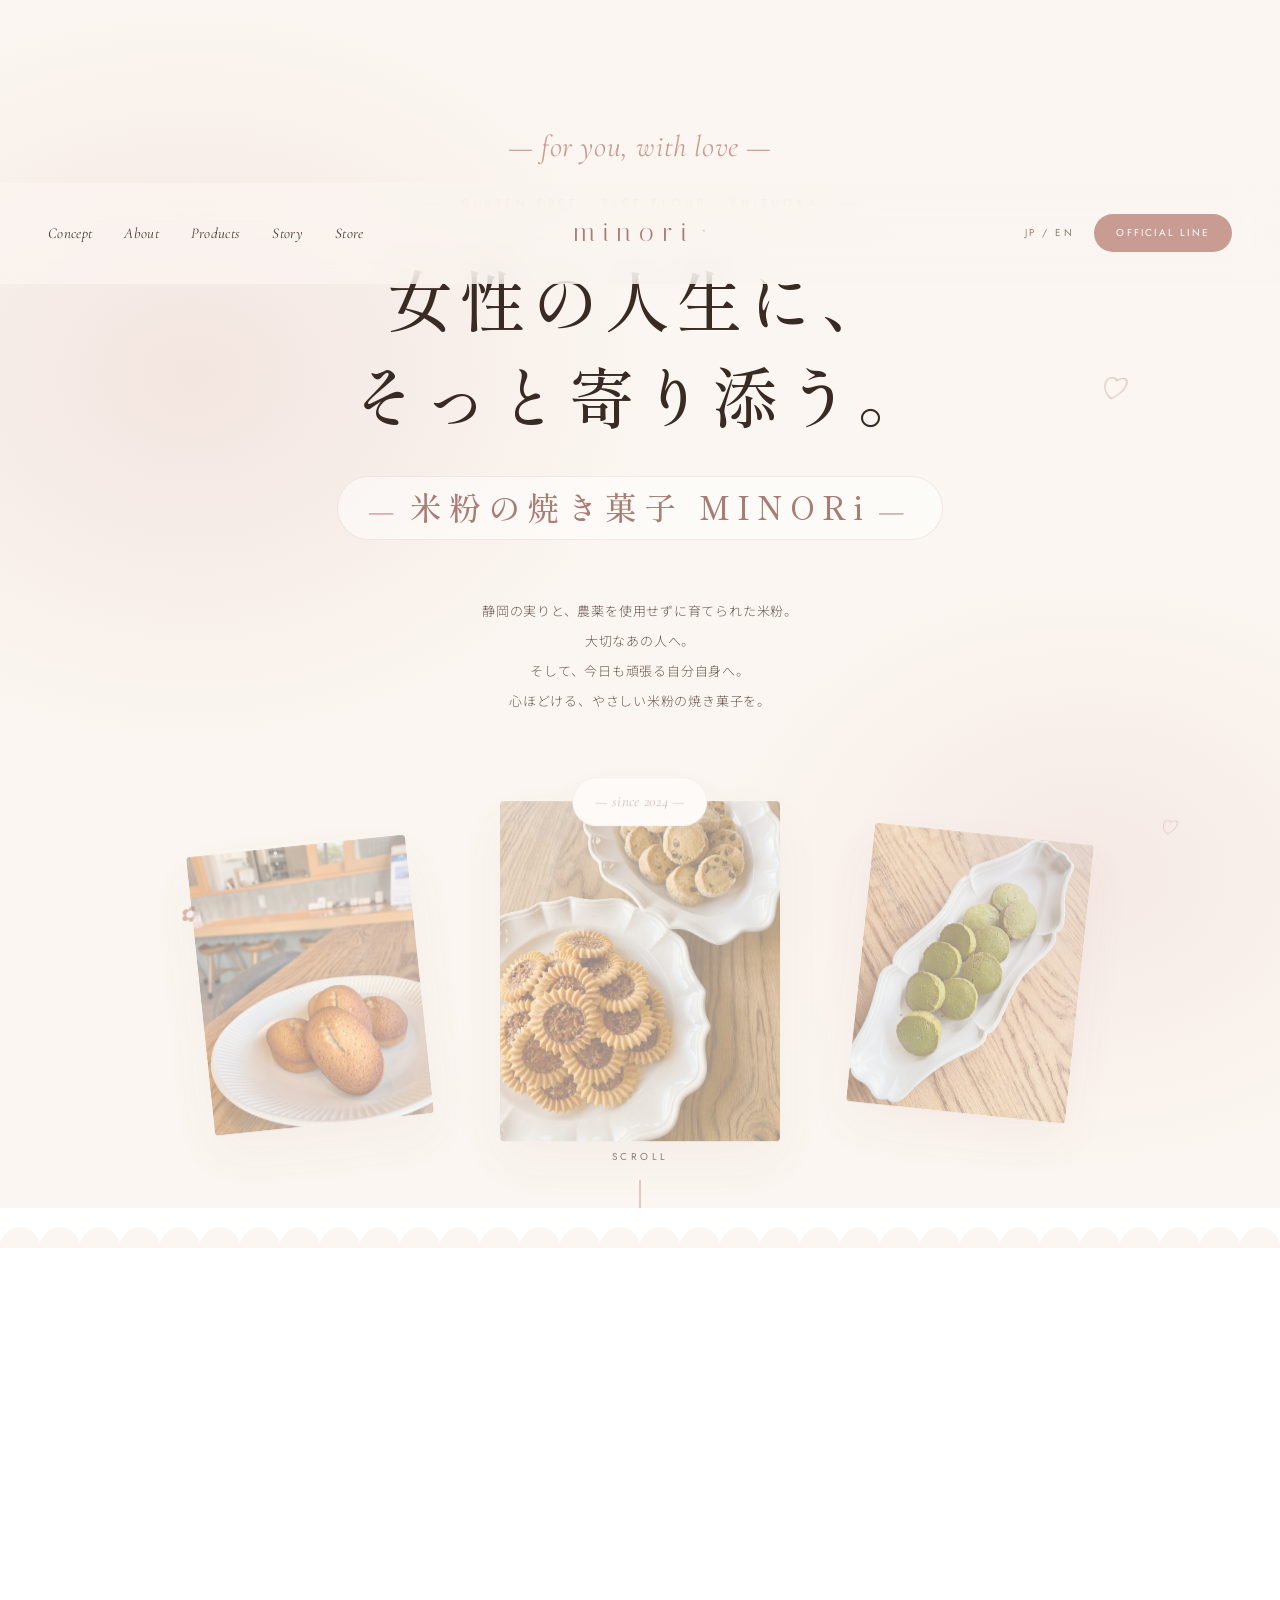
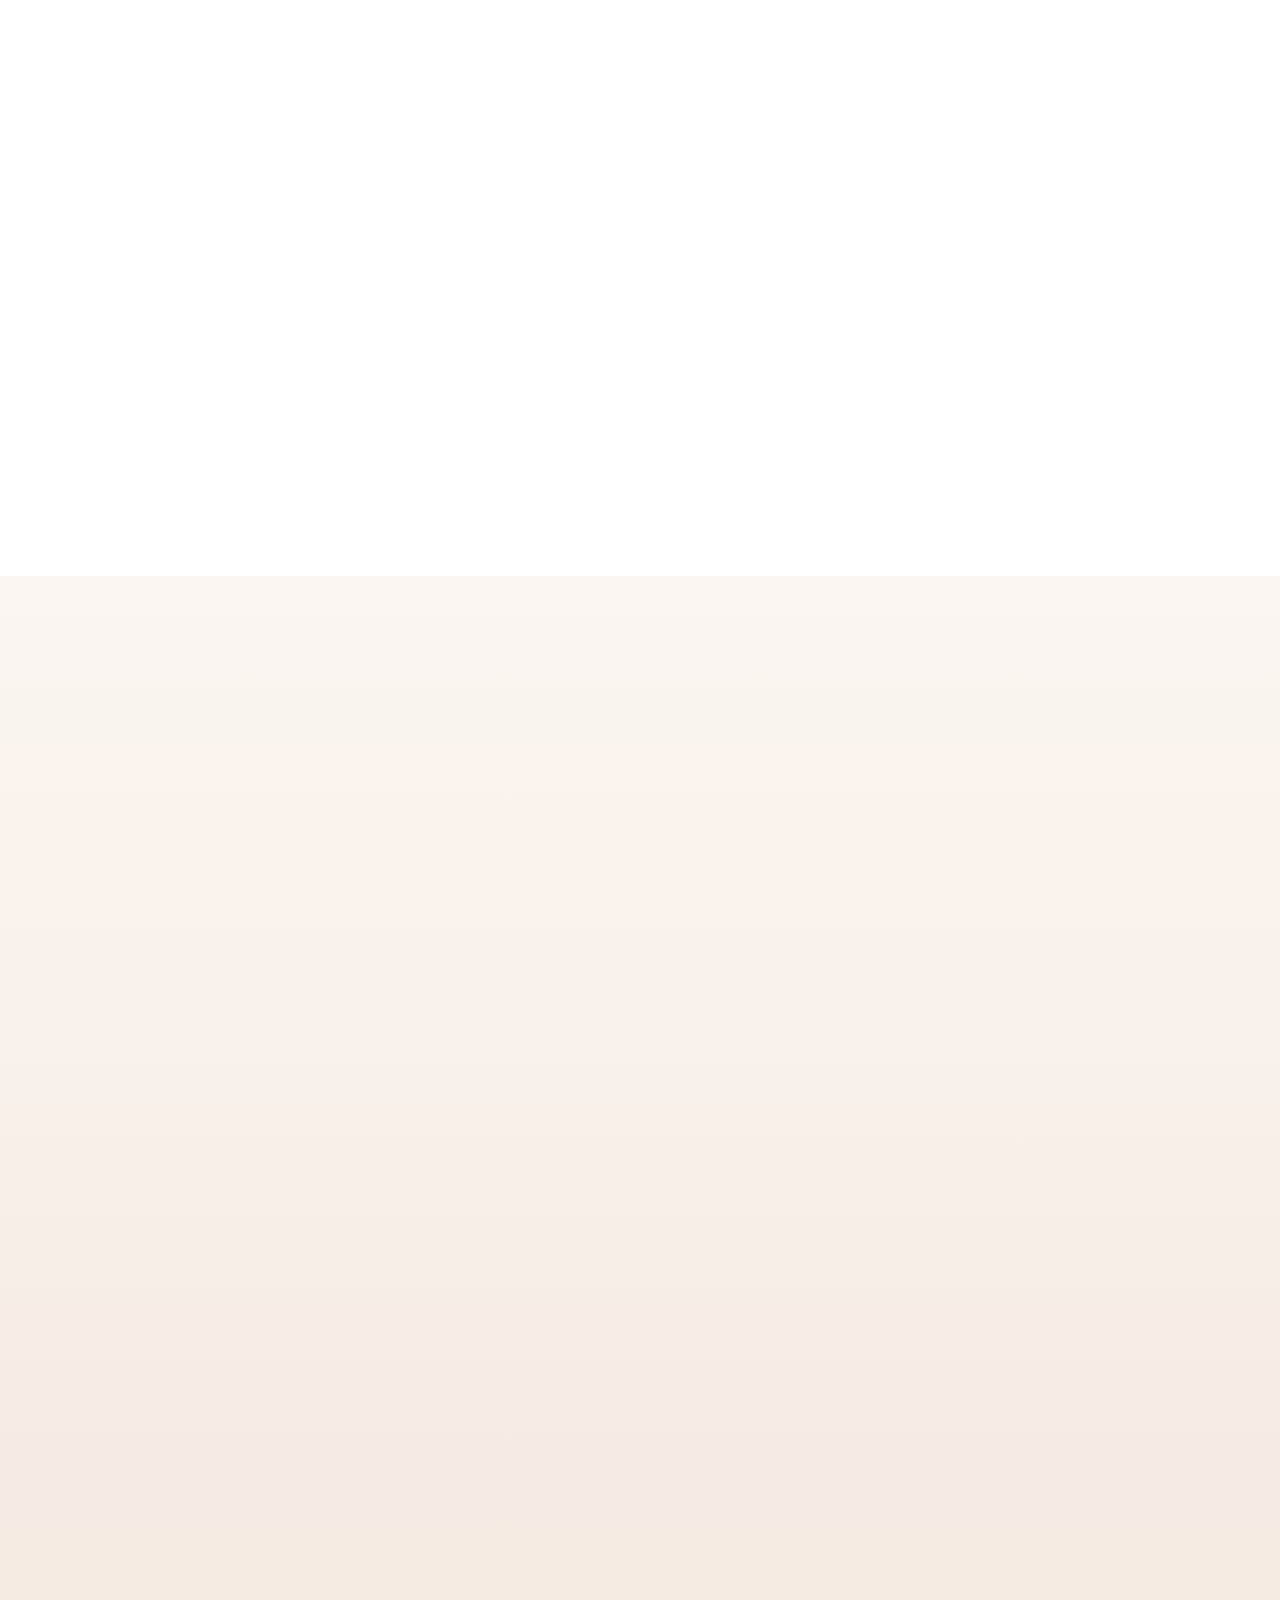
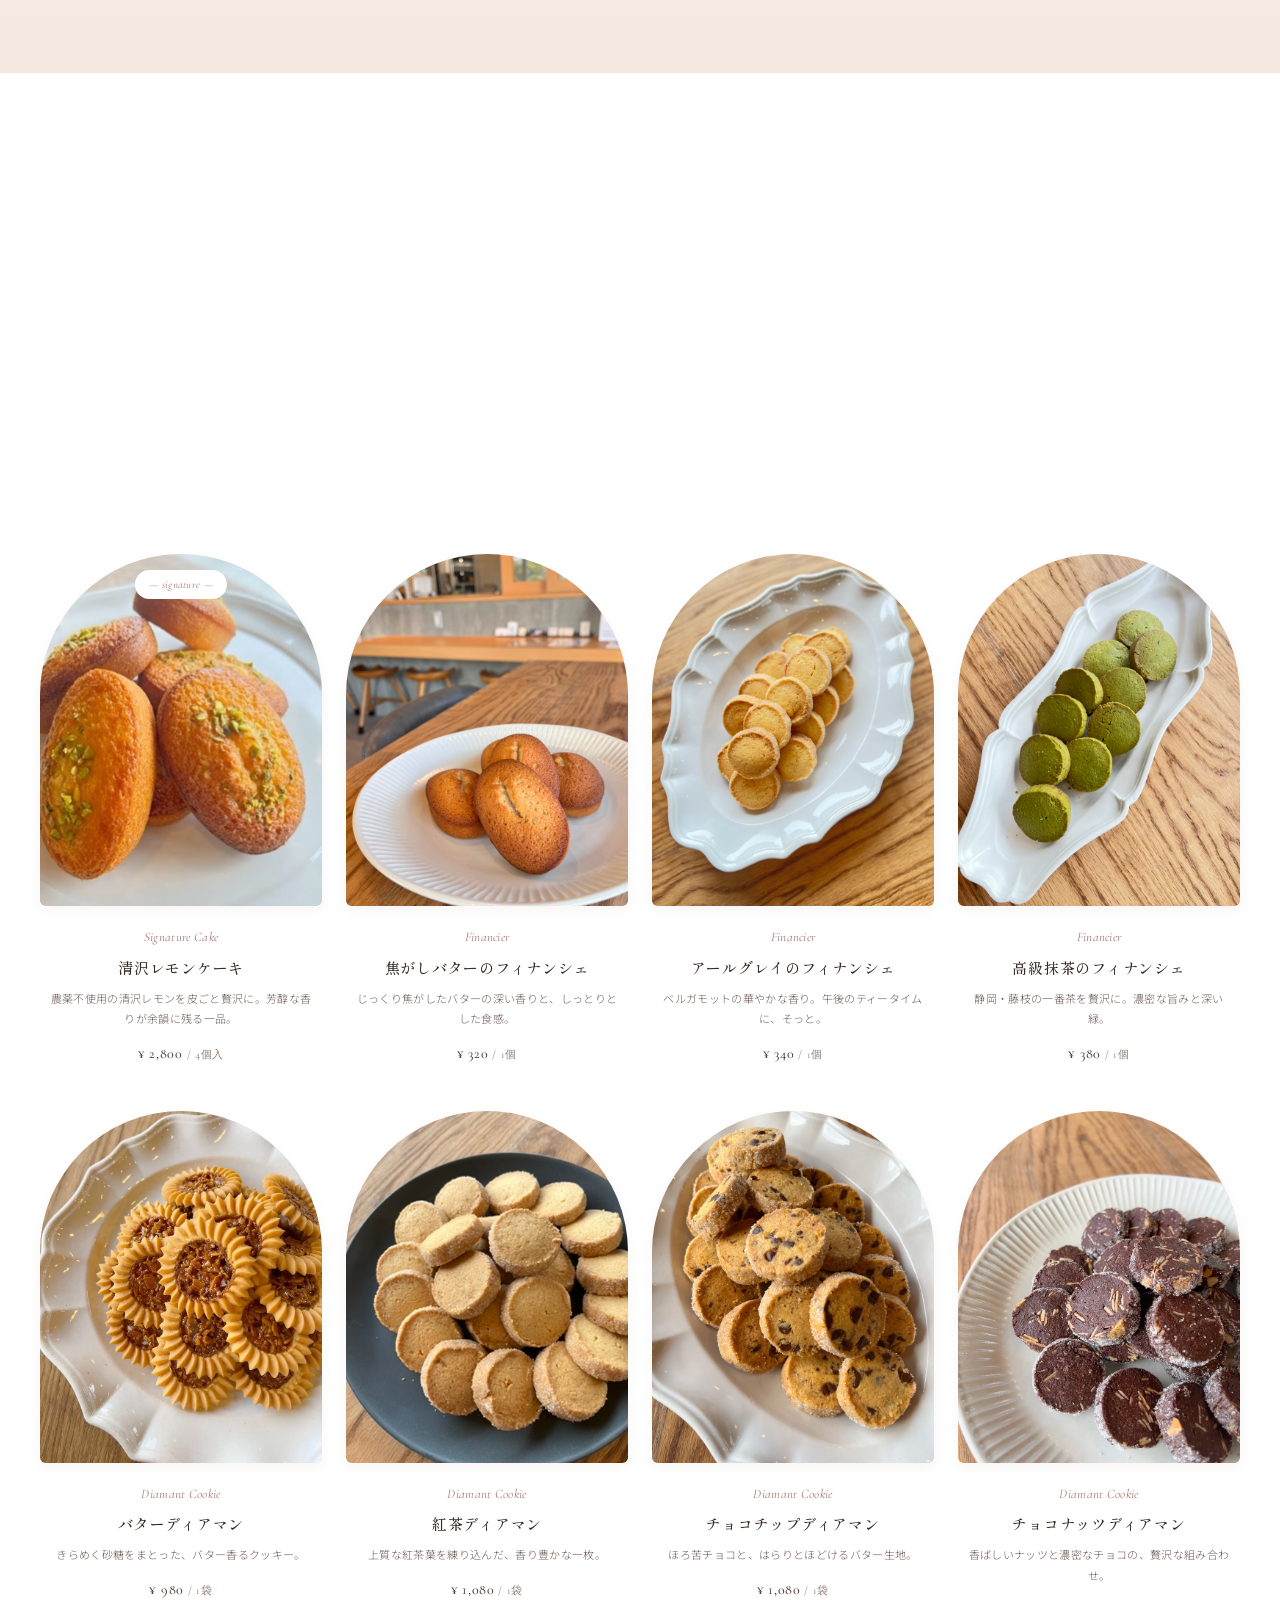
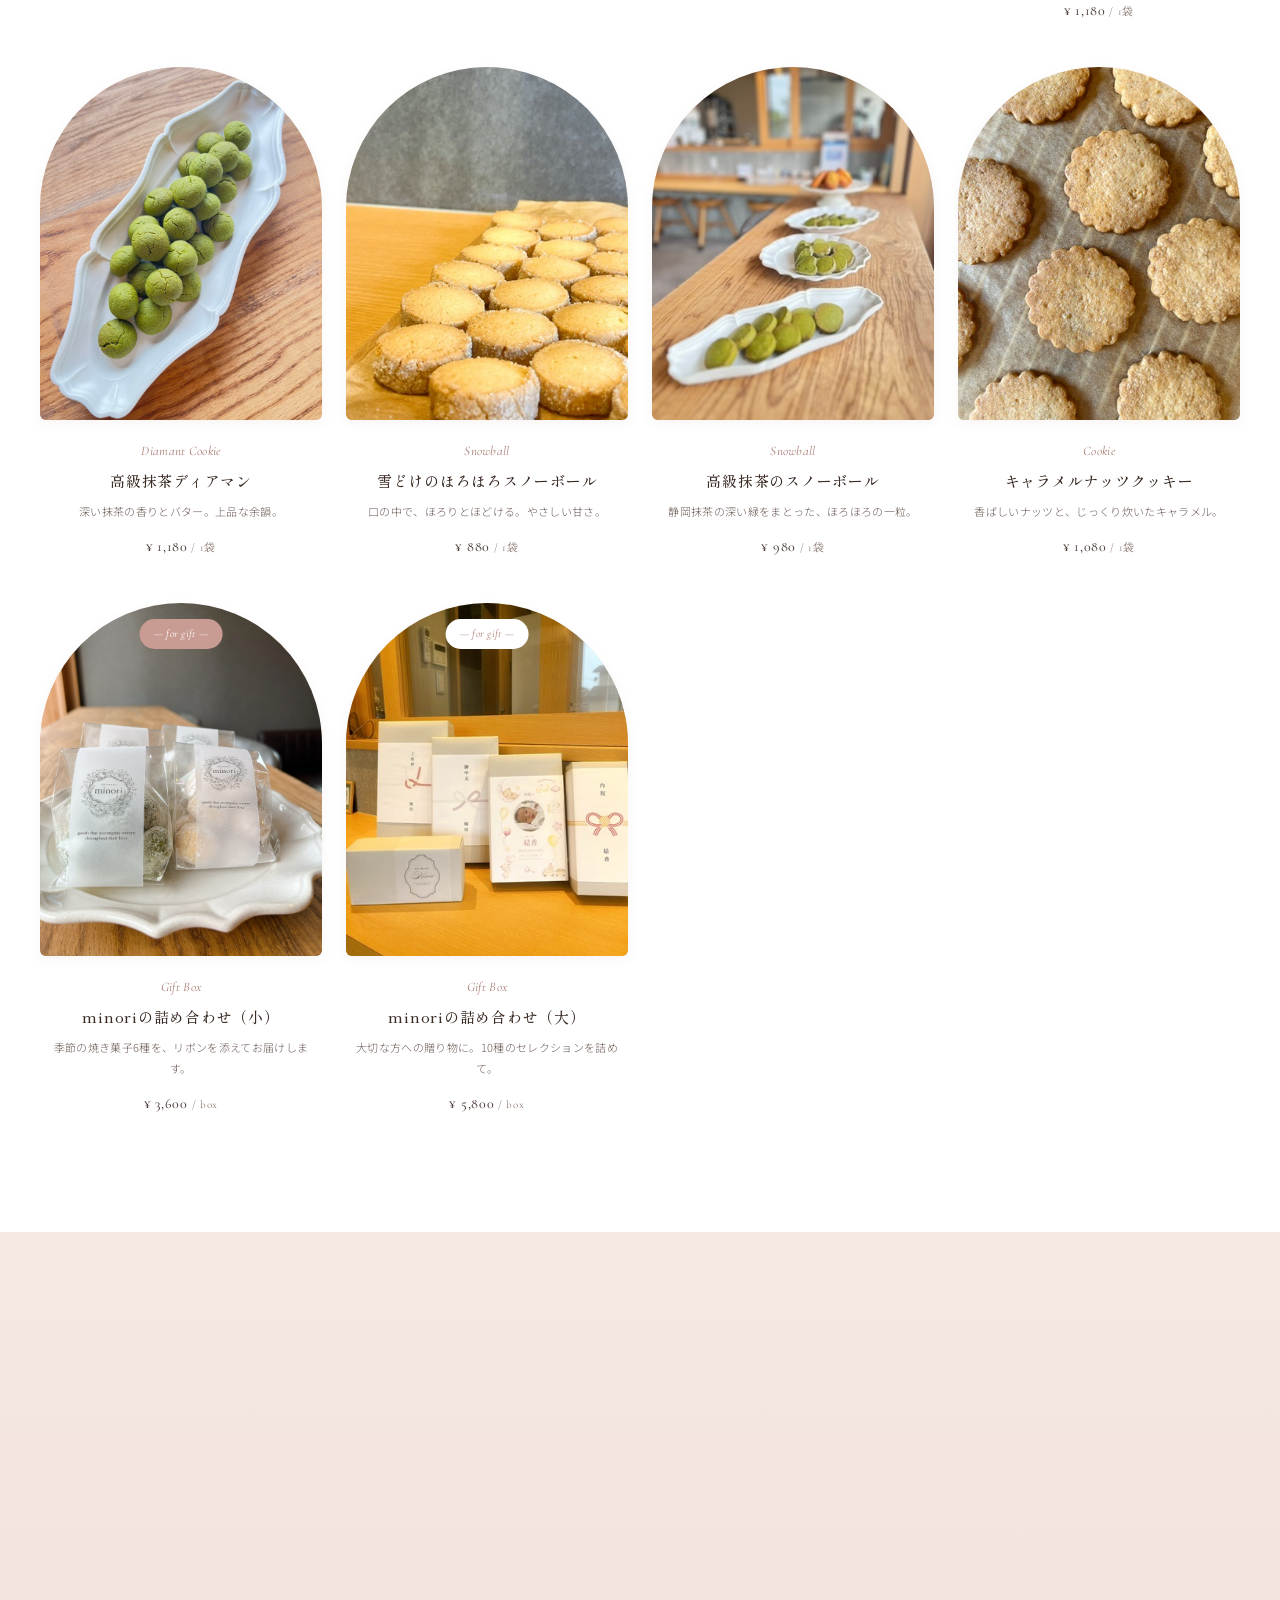
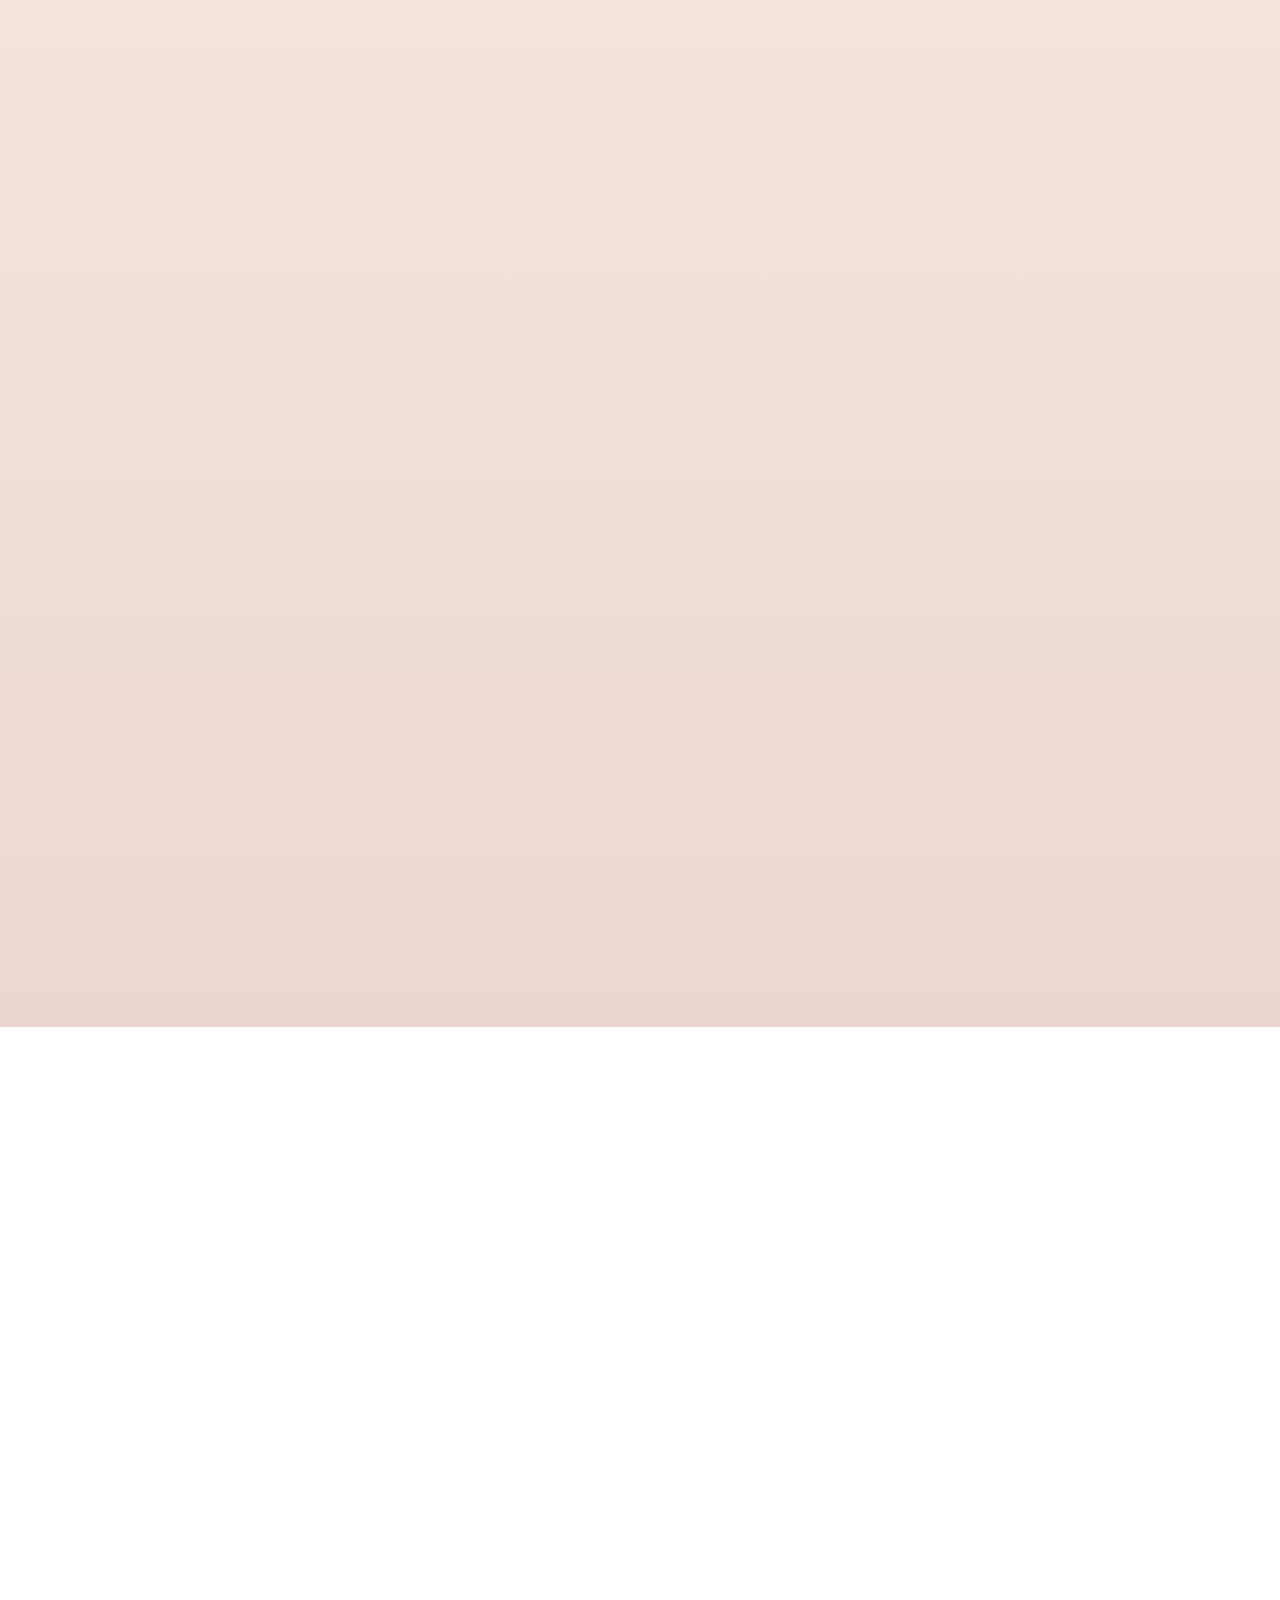
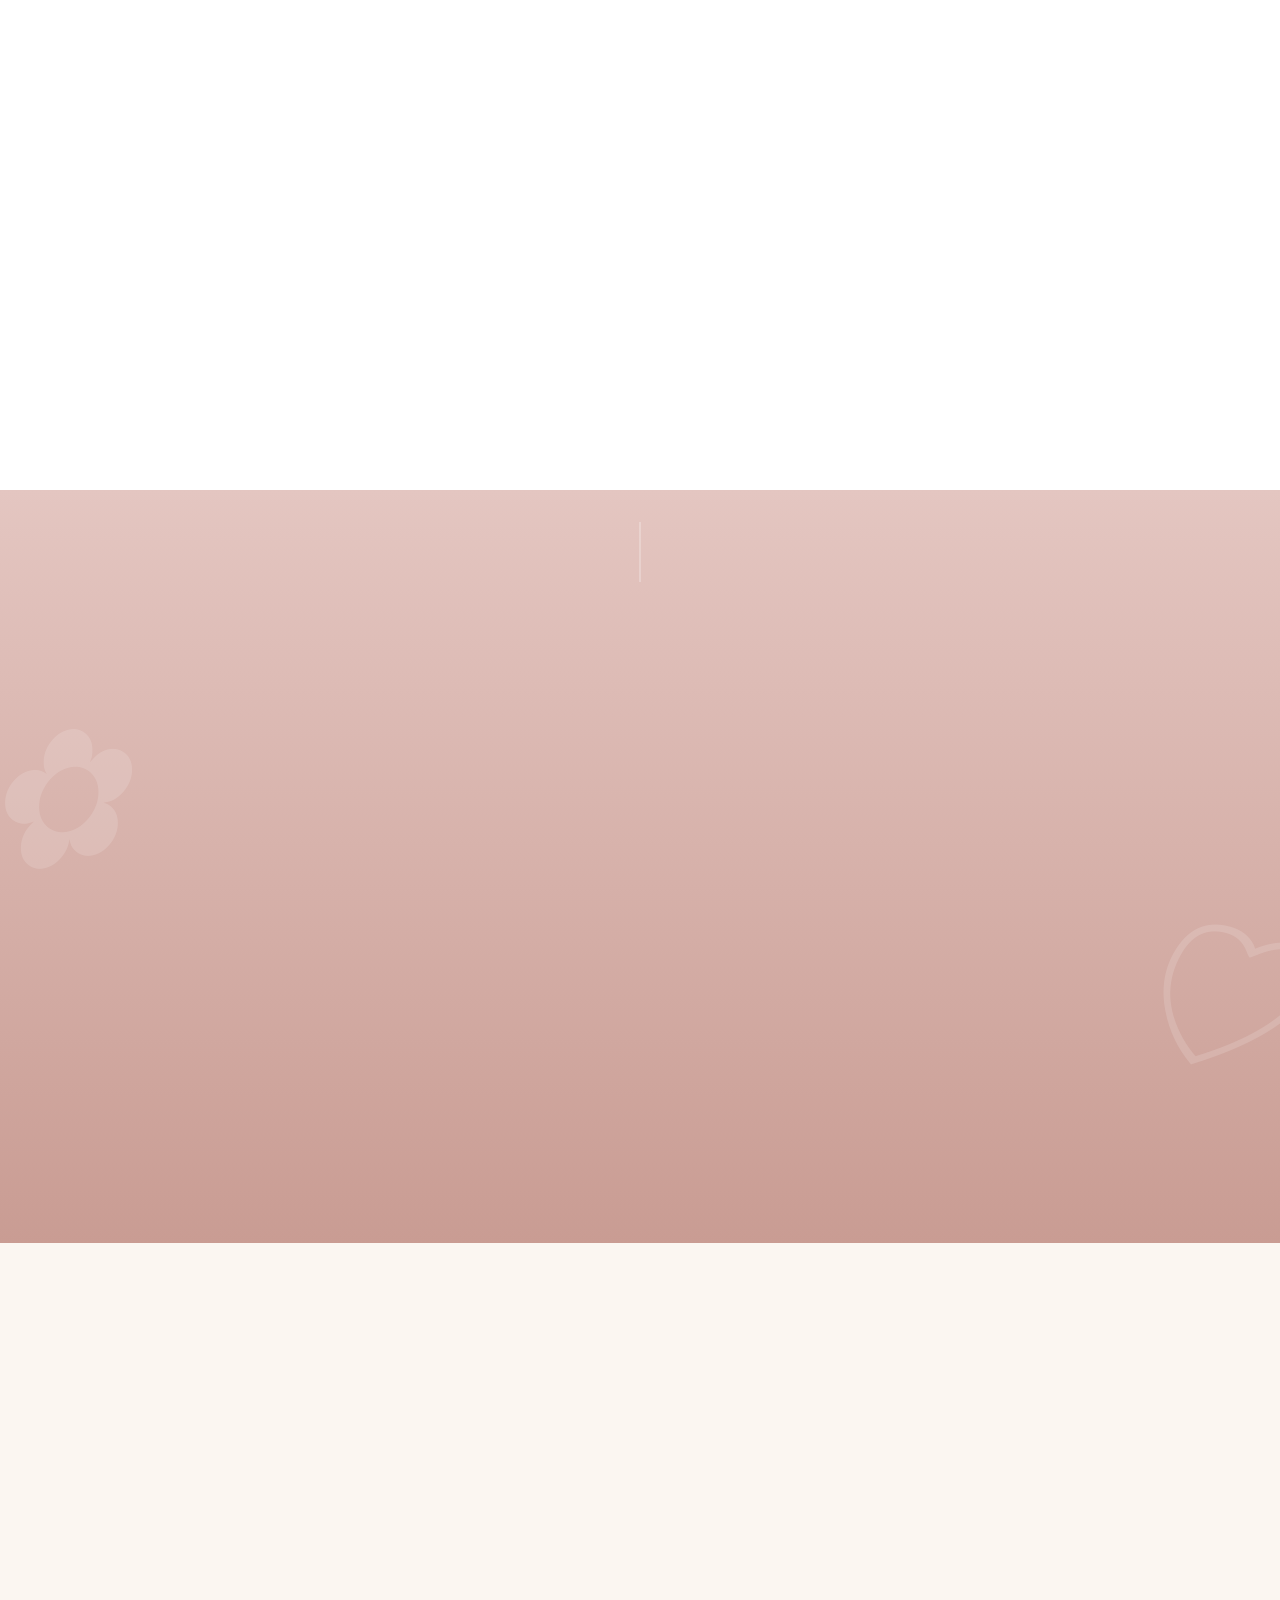
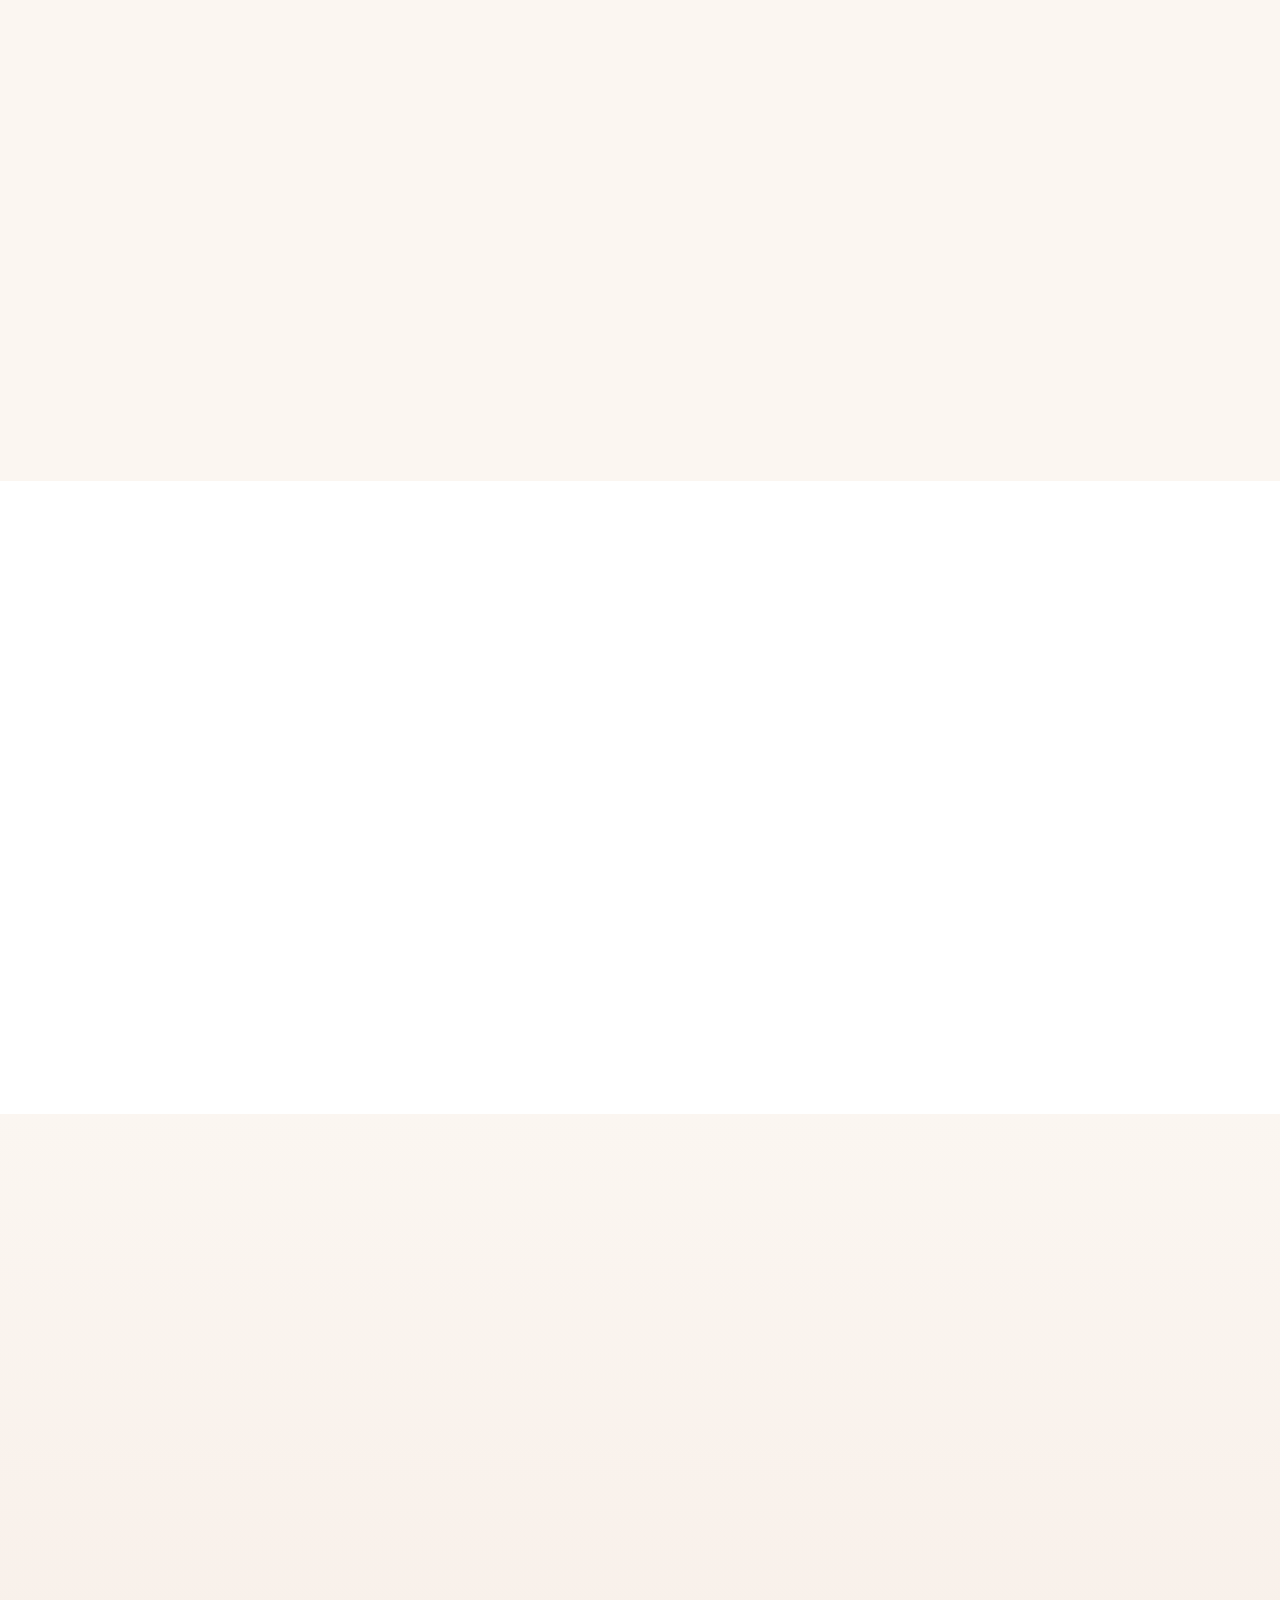
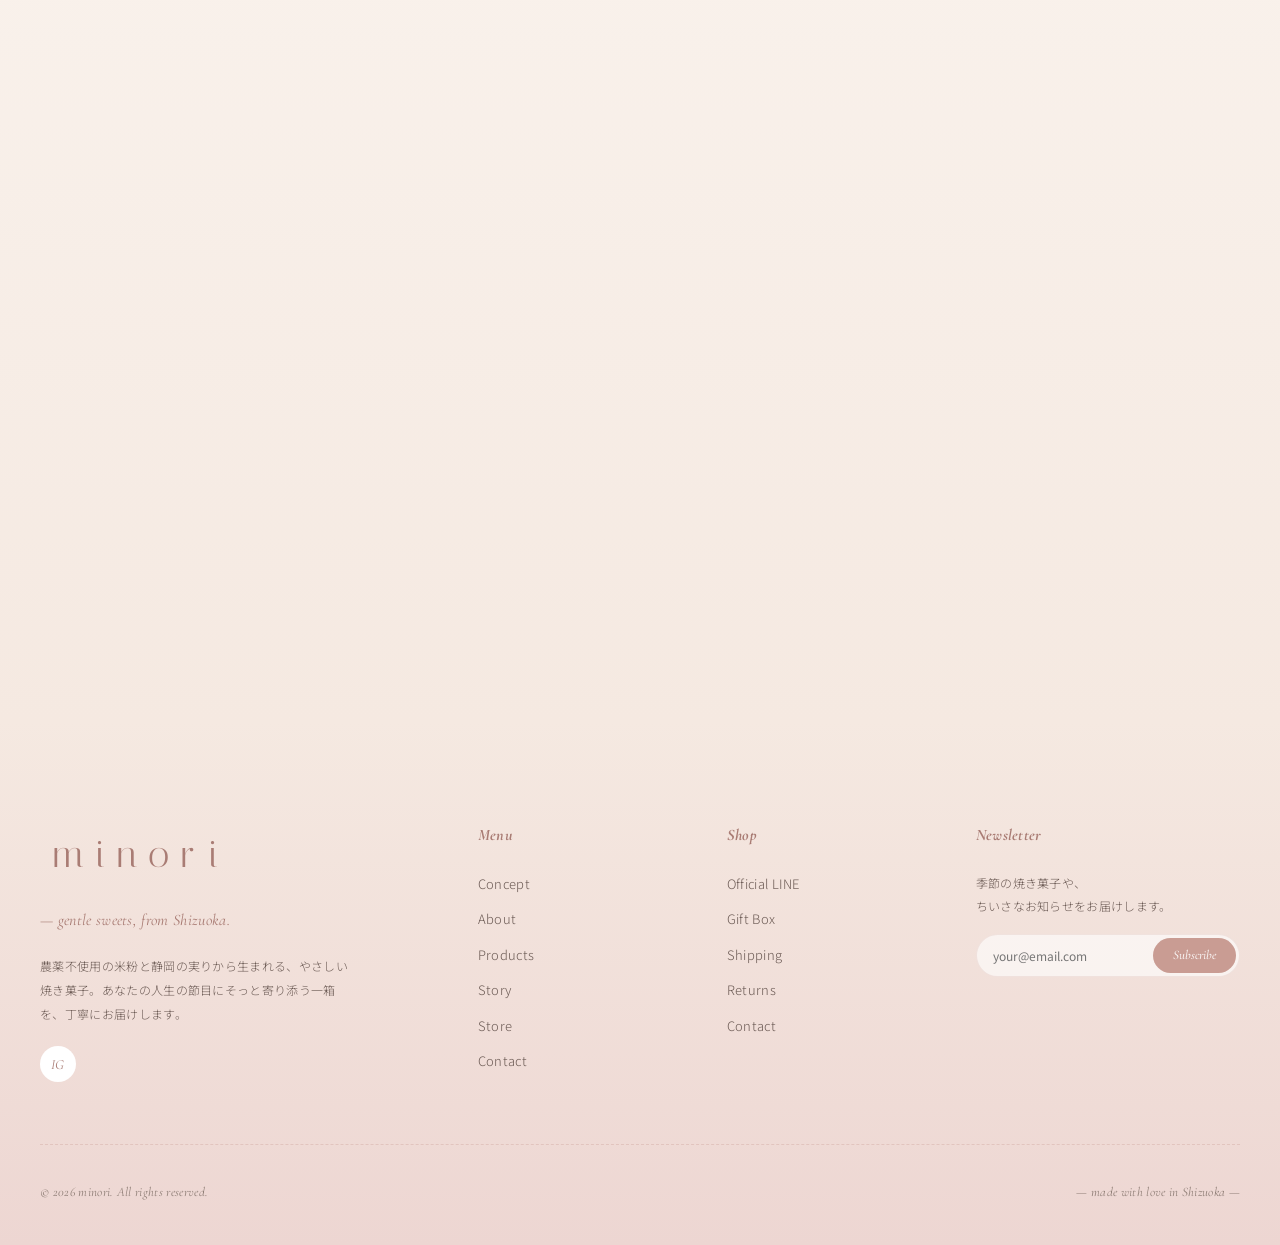
==== commit 5d27d831: "Add files via upload" ====
--- a/menu.html
+++ b/menu.html
@@ -3,137 +3,31 @@
 <head>
   <meta charset="UTF-8">
   <meta name="viewport" content="width=device-width, initial-scale=1.0">
-  <title>Menu | minori 焼き菓子</title>
-  <meta name="description" content="minoriの焼き菓子メニュー。定番商品、季節限定、ギフトをご紹介します。">
-  <link rel="stylesheet" href="style.css?v=20260718-23">
+  <title>Menu | minori</title>
+  <meta http-equiv="refresh" content="0; url=index.html#products">
+  <meta name="description" content="minoriの焼き菓子メニューへ移動します。">
+  <style>
+    body {
+      min-height: 100vh;
+      margin: 0;
+      display: grid;
+      place-items: center;
+      background: #fbf6f1;
+      color: #3a2a24;
+      font-family: "Yu Mincho", "Hiragino Mincho ProN", serif;
+      text-align: center;
+      line-height: 1.9;
+    }
+
+    a {
+      color: #a97c74;
+    }
+  </style>
 </head>
 <body>
-  <header class="header">
-    <a href="index.html" class="logo" aria-label="minori トップページ">
-      <img src="image/5.png" alt="minori">
-    </a>
-
-    <button class="menu-toggle" type="button" aria-label="メニューを開く" aria-expanded="false">
-      <span></span>
-      <span></span>
-    </button>
-
-    <nav class="nav" aria-label="メインナビゲーション">
-      <a href="index.html#story">Story</a>
-      <a href="index.html#concept">Concept</a>
-      <a href="index.html#commitment">Commitment</a>
-      <a href="menu.html">Menu</a>
-      <a href="index.html#gift">Gift</a>
-      <a href="index.html#shop">Shop</a>
-      <a href="index.html#faq">FAQ</a>
-      <a href="https://lin.ee/8O09nON" class="nav-line">Official LINE</a>
-    </nav>
-
-    <a href="https://lin.ee/8O09nON" class="line-btn">Official LINE</a>
-  </header>
-
   <main>
-    <section class="page-hero">
-      <p class="section-label">Menu</p>
-      <h1>季節と想いを包む、焼き菓子たち。</h1>
-      <p>
-        <span class="text-line">販売している焼き菓子は、季節や仕込み状況により変わります。</span>
-        <span class="text-line">最新の販売メニューはInstagramまたは公式LINEにてご確認ください。</span>
-      </p>
-      <div class="limited-badges page-badges">
-        <span>週末限定</span>
-        <span>数量限定</span>
-        <span>公式LINE予約</span>
-      </div>
-    </section>
-
-    <section class="section">
-      <div class="section-heading">
-        <p class="section-label">Regular Menu</p>
-        <h2>定番商品</h2>
-      </div>
-
-      <div class="menu-grid">
-        <article class="menu-card">
-          <img src="image/A9703D93-C857-466E-A6FC-12090D8DC847_1_105_c.jpeg" alt="フィナンシェ">
-          <h3>Financier</h3>
-          <p>
-            <span class="text-line">焦がしバターの香りが広がる、</span>
-            <span class="text-line">しっとり食感の焼き菓子。</span>
-          </p>
-        </article>
-        <article class="menu-card">
-          <img src="image/F17BEA97-D400-4132-8A27-83D7A607535A_4_5005_c.jpeg" alt="クッキー">
-          <h3>Cookie</h3>
-          <p>
-            <span class="text-line">米粉ならではのやさしい口どけを</span>
-            <span class="text-line">楽しめる焼き菓子。</span>
-          </p>
-        </article>
-        <article class="menu-card">
-          <img src="image/E7EE6F9D-3F87-4937-80F8-50AD09AC8380_1_105_c.jpeg" alt="マドレーヌ">
-          <h3>Madeleine</h3>
-          <p>
-            <span class="text-line">贈りものにも自分へのご褒美にも合う、</span>
-            <span class="text-line">上品な味わい。</span>
-          </p>
-        </article>
-      </div>
-    </section>
-
-    <section class="section seasonal">
-      <div class="section-heading">
-        <p class="section-label">Seasonal Menu</p>
-        <h2>季節限定</h2>
-      </div>
-
-      <div class="menu-grid">
-        <article class="menu-card">
-          <img src="image/087FD5FF-FFD7-451F-AE87-1F81F7FF85D5_1_105_c.jpeg" alt="抹茶の焼き菓子">
-          <h3>Matcha</h3>
-          <p>
-            <span class="text-line">抹茶の香りとやさしい甘さを楽しめる、</span>
-            <span class="text-line">季節の焼き菓子。</span>
-          </p>
-        </article>
-        <article class="menu-card">
-          <img src="image/6C54D730-237C-4313-AECF-F5CAEA49EE26_1_102_o.jpeg" alt="季節のスイーツ">
-          <h3>Seasonal Sweets</h3>
-          <p>
-            <span class="text-line">旬の果物や素材を使った、</span>
-            <span class="text-line">その時期だけの特別なメニュー。</span>
-          </p>
-        </article>
-        <article class="menu-card">
-          <img src="image/87985CFB-90EC-486C-8C89-8137D1C9EABB_1_105_c.jpeg" alt="ギフトセット">
-          <h3>Gift Box</h3>
-          <p>
-            <span class="text-line">大切な方への贈りものに合わせた、</span>
-            <span class="text-line">焼き菓子の詰め合わせ。</span>
-          </p>
-        </article>
-      </div>
-    </section>
-
-    <section class="notice">
-      <p class="section-label">Information</p>
-      <h2>最新メニューについて</h2>
-      <p>
-        <span class="text-line">焼き菓子はひとつひとつ手作りしているため、販売内容は日によって変わります。</span>
-        <span class="text-line">ご予約や最新の販売内容については、公式LINEまたはInstagramよりご確認ください。</span>
-      </p>
-      <div class="notice-links">
-        <a href="https://lin.ee/8O09nON" class="primary-btn">公式LINEへ</a>
-        <a href="https://www.instagram.com/minori_yakigashi.shizuoka" class="text-link" target="_blank" rel="noopener">Instagramを見る</a>
-      </div>
-    </section>
+    <p>メニューへ移動しています。</p>
+    <p><a href="index.html#products">移動しない場合はこちら</a></p>
   </main>
-
-  <footer class="footer">
-    <img src="image/5.png" alt="minori">
-    <p>minori baked sweets</p>
-    <small>&copy; minori</small>
-  </footer>
-  <script src="script.js?v=20260718-23"></script>
 </body>
 </html>
